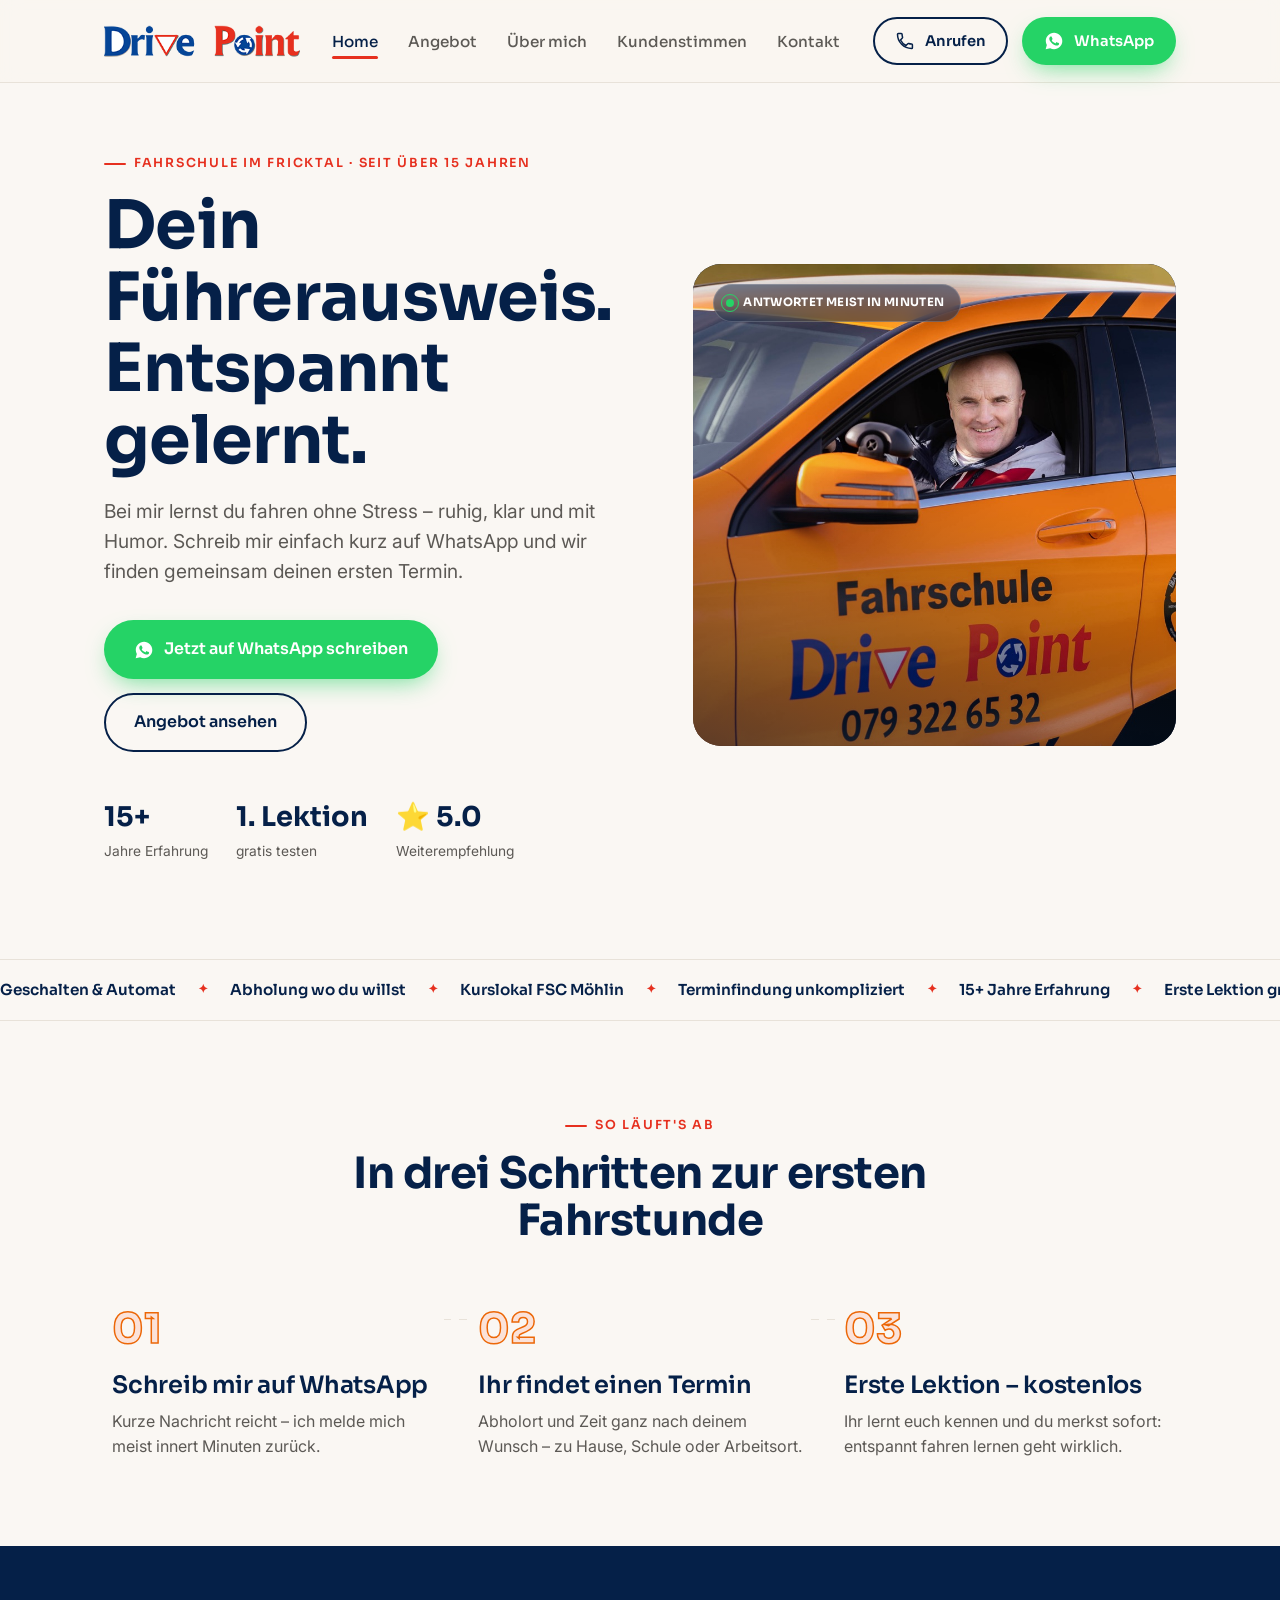
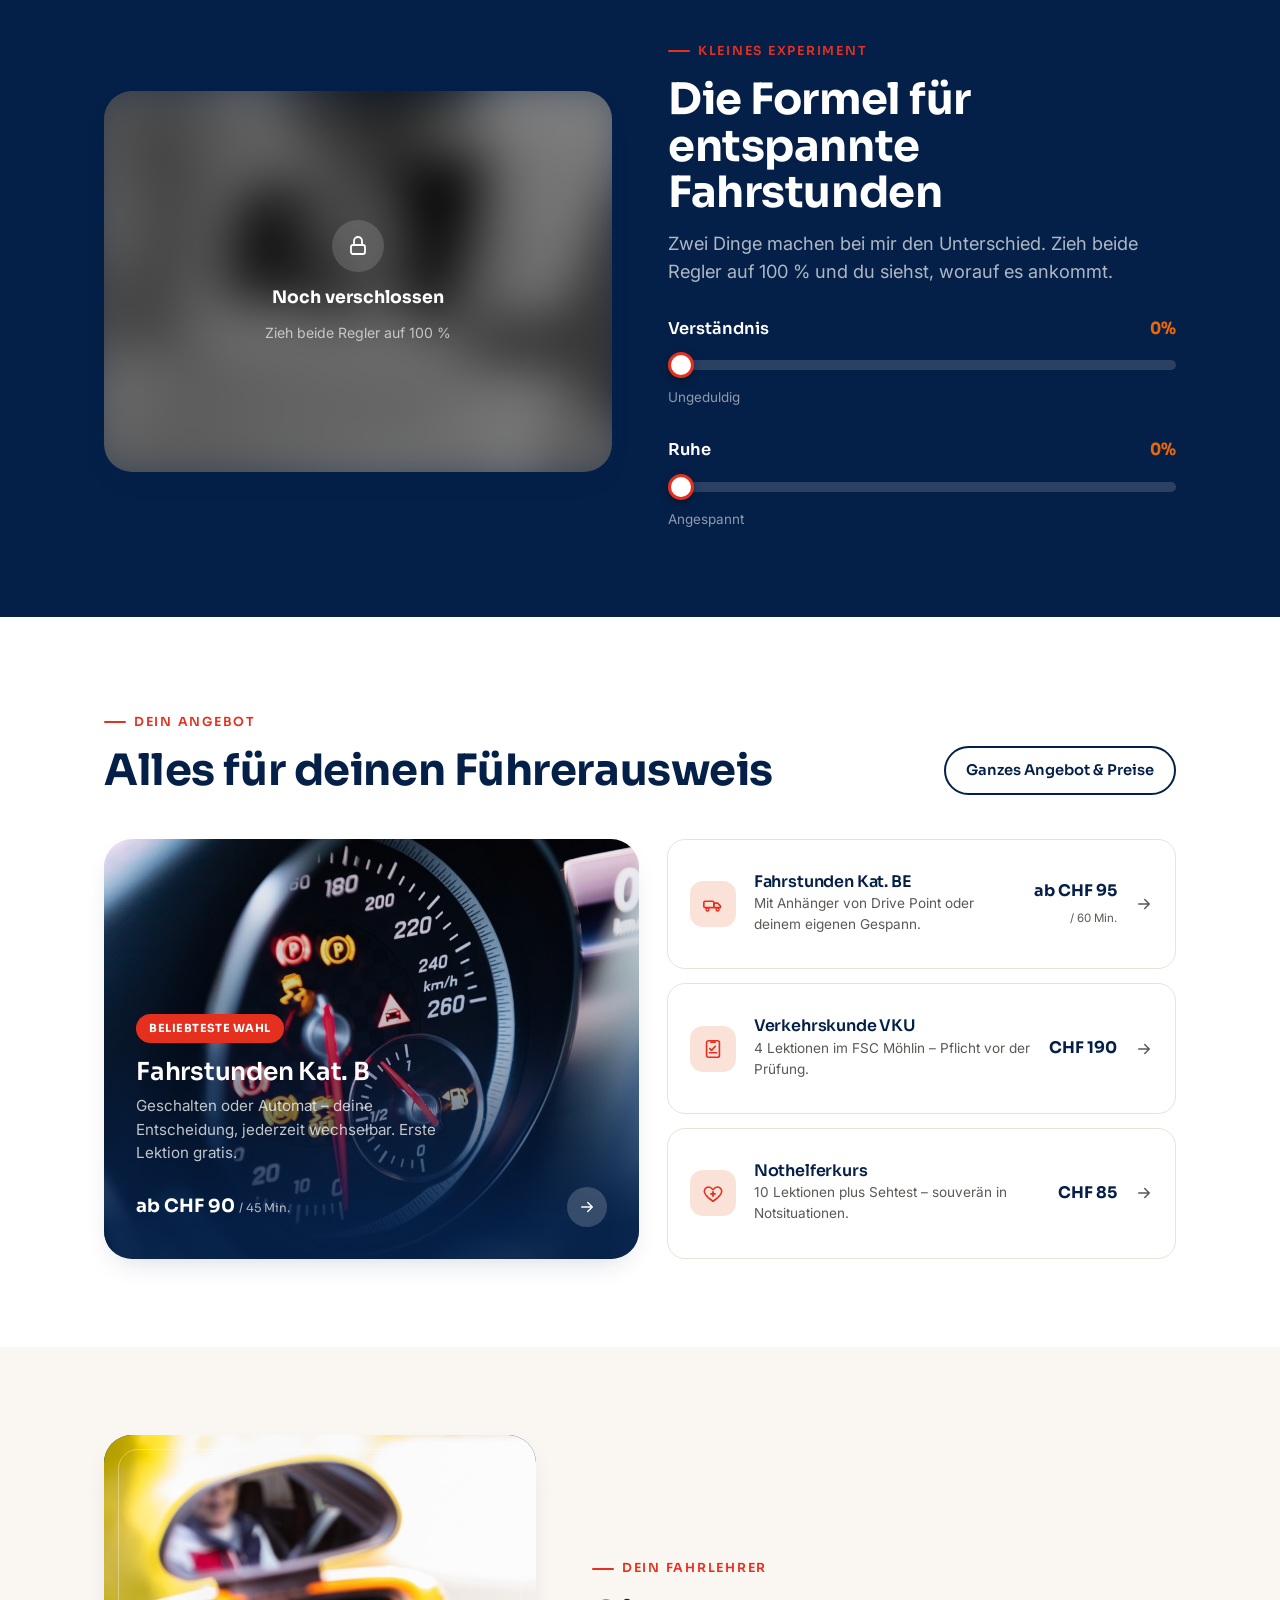
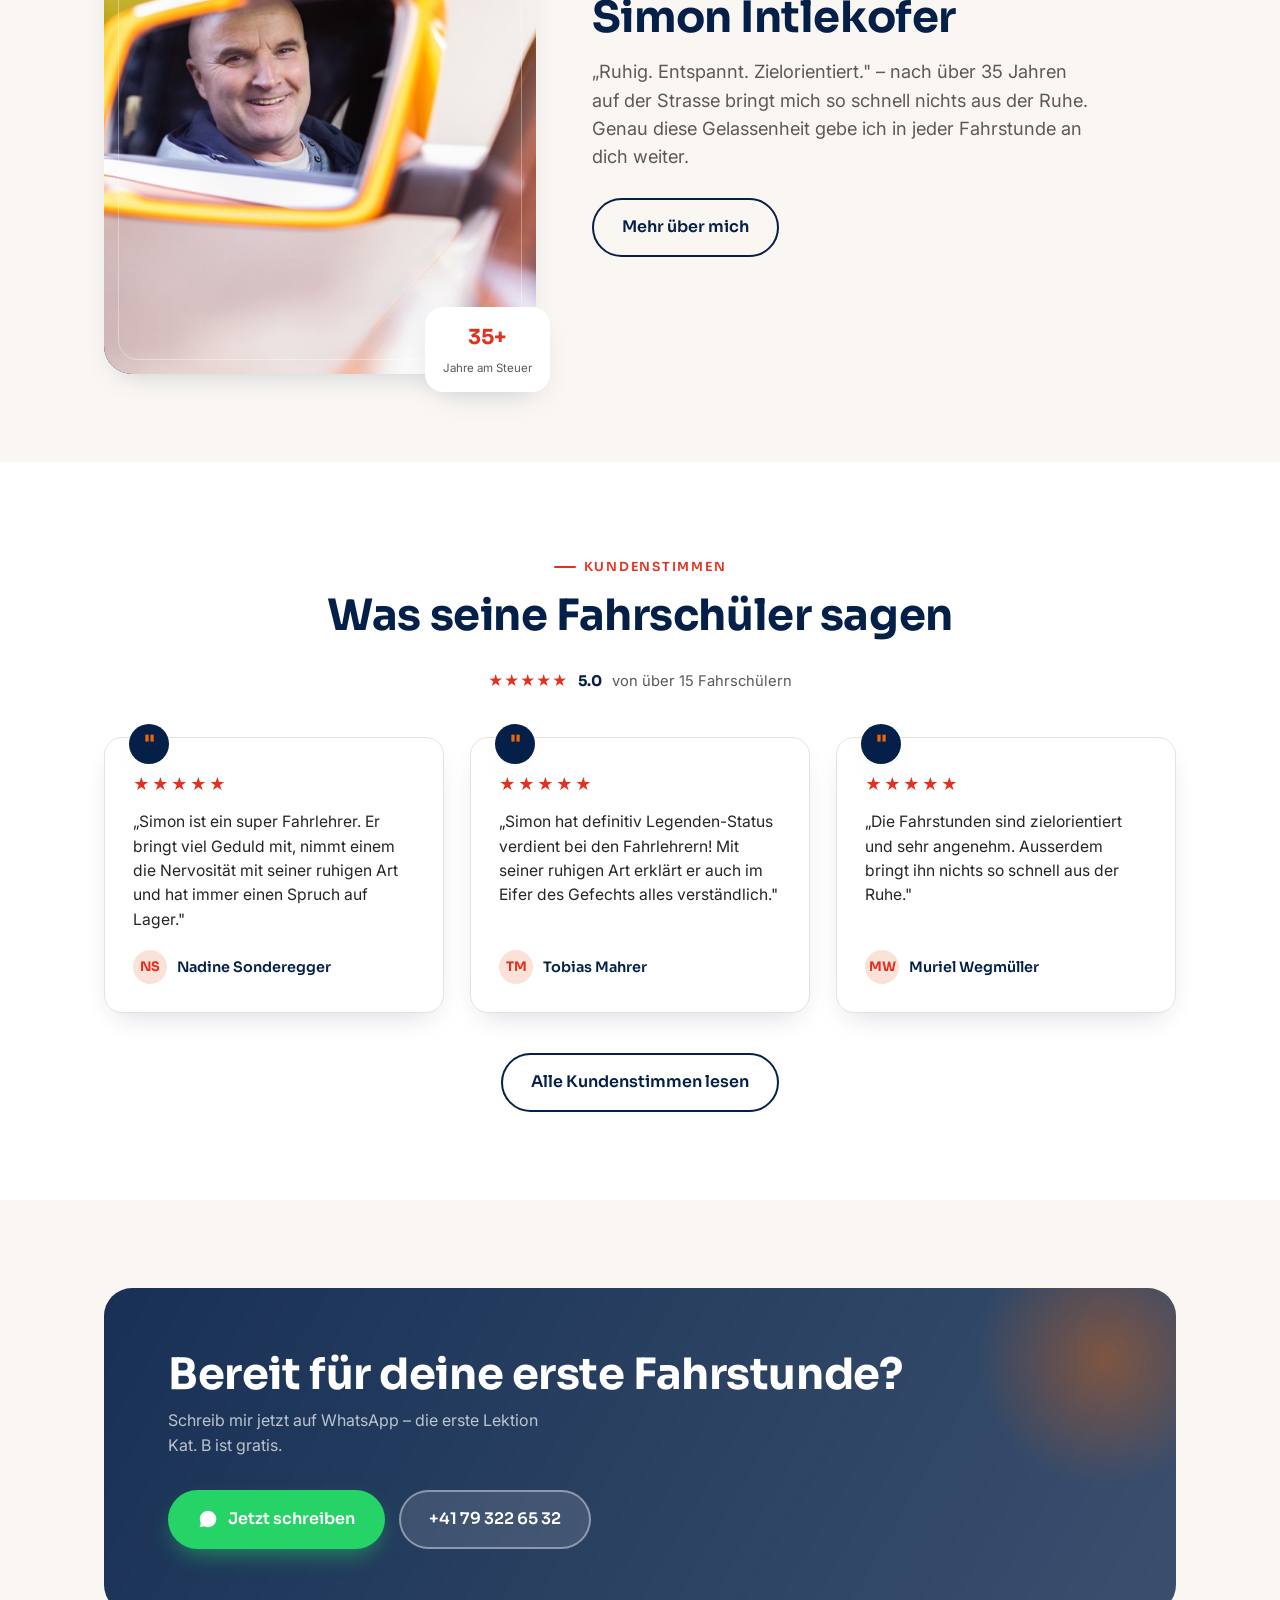
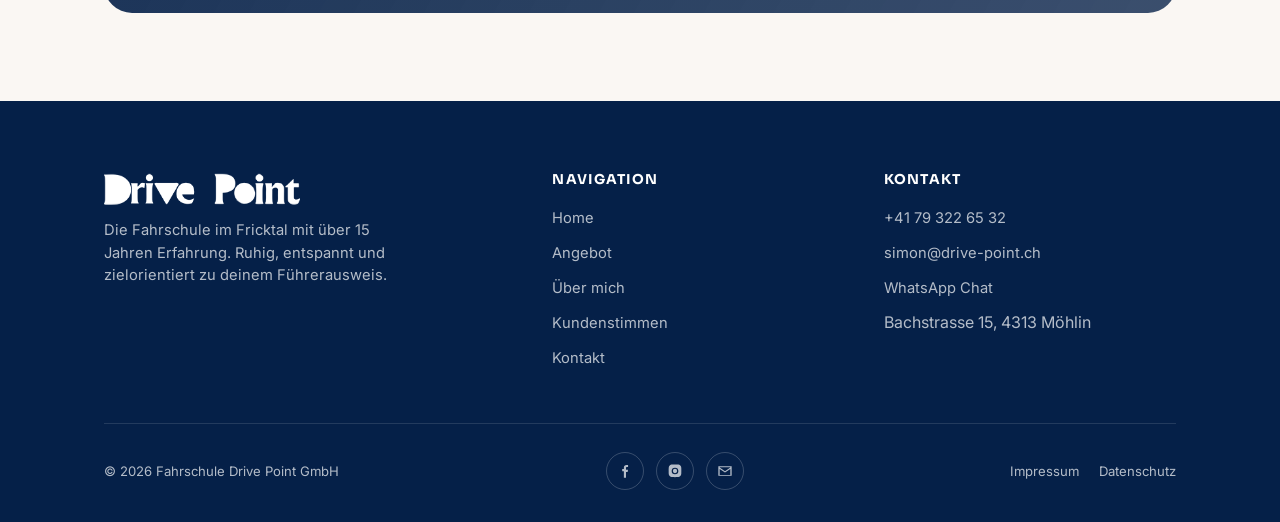
==== index.html @ f2b52d6d "Swap heading font from Space Grotesk to Sora Co-Authored-By: Claude Sonnet 5 <noreply@anthropic.com>" ====
<!DOCTYPE html>
<html lang="de-CH">
<head>
<meta charset="UTF-8">
<meta name="viewport" content="width=device-width, initial-scale=1.0">
<title>Drive Point – Fahrschule im Fricktal | Simon Intlekofer</title>
<meta name="description" content="Deine Fahrschule im Fricktal. Fahrstunden Kat. B & BE, Verkehrskunde und Nothelferkurs bei Simon Intlekofer. Jetzt direkt per WhatsApp anfragen.">
<link rel="canonical" href="https://drive-point.ch/">
<meta property="og:type" content="website">
<meta property="og:site_name" content="Drive Point Fahrschule">
<meta property="og:locale" content="de_CH">
<meta property="og:title" content="Drive Point – Fahrschule im Fricktal | Simon Intlekofer">
<meta property="og:description" content="Deine Fahrschule im Fricktal. Fahrstunden Kat. B & BE, Verkehrskunde und Nothelferkurs bei Simon Intlekofer. Jetzt direkt per WhatsApp anfragen.">
<meta property="og:url" content="https://drive-point.ch/">
<meta property="og:image" content="https://drive-point.ch/assets/img/og-image.jpg">
<meta property="og:image:width" content="1200">
<meta property="og:image:height" content="630">
<meta name="twitter:card" content="summary_large_image">
<meta name="twitter:title" content="Drive Point – Fahrschule im Fricktal | Simon Intlekofer">
<meta name="twitter:description" content="Deine Fahrschule im Fricktal. Fahrstunden Kat. B & BE, Verkehrskunde und Nothelferkurs bei Simon Intlekofer.">
<meta name="twitter:image" content="https://drive-point.ch/assets/img/og-image.jpg">
<link rel="icon" type="image/png" sizes="32x32" href="assets/img/favicon-32.png">
<link rel="icon" type="image/png" sizes="16x16" href="assets/img/favicon-16.png">
<link rel="apple-touch-icon" sizes="180x180" href="assets/img/favicon-180.png">
<link rel="preconnect" href="https://fonts.googleapis.com">
<link rel="preconnect" href="https://fonts.gstatic.com" crossorigin>
<link href="https://fonts.googleapis.com/css2?family=Sora:wght@500;600;700;800&family=Inter:wght@400;500;600&display=swap" rel="stylesheet">
<link rel="stylesheet" href="css/style.css?v=8">
<script type="application/ld+json">
{
  "@context": "https://schema.org",
  "@type": "DrivingSchool",
  "name": "Fahrschule Drive Point",
  "image": "https://drive-point.ch/assets/img/og-image.jpg",
  "url": "https://drive-point.ch/",
  "telephone": "+41793226532",
  "email": "simon@drive-point.ch",
  "priceRange": "CHF 85–190",
  "address": {
    "@type": "PostalAddress",
    "streetAddress": "Bachstrasse 15",
    "postalCode": "4313",
    "addressLocality": "Möhlin",
    "addressRegion": "AG",
    "addressCountry": "CH"
  },
  "areaServed": "Fricktal",
  "founder": {
    "@type": "Person",
    "name": "Simon Intlekofer"
  }
}
</script>
</head>
<body>

<header class="site-header">
  <div class="container">
    <a href="index.html" class="logo">
      <img src="assets/img/logo-drive-point.png" alt="Drive Point Fahrschule Logo" class="logo-img">
    </a>
    <nav class="main-nav">
      <ul class="nav-links">
        <li><a href="index.html" aria-current="page">Home</a></li>
        <li><a href="angebot.html">Angebot</a></li>
        <li><a href="ueber-mich.html">Über mich</a></li>
        <li><a href="kundenstimmen.html">Kundenstimmen</a></li>
        <li><a href="kontakt.html">Kontakt</a></li>
      </ul>
    </nav>
    <div class="nav-cta">
      <a href="tel:+41793226532" class="btn btn-outline btn-outline-nav-phone">
        <svg viewBox="0 0 24 24" fill="none"><path d="M6.6 10.8a15.5 15.5 0 0 0 6.6 6.6l2.2-2.2a1 1 0 0 1 1-.25 11 11 0 0 0 3.5.56 1 1 0 0 1 1 1V20a1 1 0 0 1-1 1A17 17 0 0 1 3 4a1 1 0 0 1 1-1h3.5a1 1 0 0 1 1 1 11 11 0 0 0 .56 3.5 1 1 0 0 1-.25 1z" stroke="currentColor" stroke-width="1.8" stroke-linejoin="round"/></svg>
        Anrufen
      </a>
      <a href="https://wa.me/41793226532?text=Hoi%20Simon%2C%20ich%20interessiere%20mich%20f%C3%BCr%20Fahrstunden%20%F0%9F%9A%97" target="_blank" rel="noopener" class="btn btn-whatsapp">
        <svg viewBox="0 0 24 24" fill="currentColor"><path d="M12.04 2C6.58 2 2.13 6.45 2.13 11.91c0 1.75.46 3.39 1.26 4.82L2 22l5.4-1.35a9.86 9.86 0 0 0 4.64 1.18h.01c5.46 0 9.91-4.45 9.91-9.91C21.96 6.45 17.51 2 12.04 2zm5.8 14.05c-.24.68-1.4 1.3-1.94 1.38-.5.08-1.12.11-1.8-.11-.42-.13-.96-.3-1.65-.6-2.9-1.25-4.8-4.17-4.94-4.36-.14-.19-1.18-1.57-1.18-3 0-1.42.75-2.12 1.02-2.41.26-.28.57-.36.76-.36h.55c.18 0 .42-.07.66.5.24.58.82 2 .89 2.15.07.14.12.31.02.5-.1.19-.15.31-.29.48-.15.17-.31.38-.44.51-.15.15-.3.31-.13.6.17.29.75 1.24 1.62 2 1.11.99 2.05 1.3 2.34 1.44.29.15.46.13.63-.08.17-.2.72-.84.92-1.13.19-.29.39-.24.65-.14.27.1 1.68.79 1.97.93.29.15.48.22.55.34.07.13.07.75-.17 1.44z"/></svg>
        <span>WhatsApp</span>
      </a>
    </div>
    <button class="nav-toggle" aria-label="Menü öffnen">
      <svg viewBox="0 0 24 24" fill="none"><path d="M4 6h16M4 12h16M4 18h16" stroke="currentColor" stroke-width="2" stroke-linecap="round"/></svg>
    </button>
  </div>
</header>

<main>

  <!-- HERO -->
  <section class="hero">
    <div class="container">
      <div class="reveal">
        <p class="eyebrow">Fahrschule im Fricktal · seit über 15 Jahren</p>
        <h1>Dein Führerausweis. <br>Entspannt gelernt.</h1>
        <p class="lede">Bei mir lernst du fahren ohne Stress – ruhig, klar und mit Humor. Schreib mir einfach kurz auf WhatsApp und wir finden gemeinsam deinen ersten Termin.</p>
        <div class="btn-row">
          <a href="https://wa.me/41793226532?text=Hoi%20Simon%2C%20ich%20interessiere%20mich%20f%C3%BCr%20Fahrstunden%20%F0%9F%9A%97" target="_blank" rel="noopener" class="btn btn-whatsapp">
            <svg viewBox="0 0 24 24" fill="currentColor"><path d="M12.04 2C6.58 2 2.13 6.45 2.13 11.91c0 1.75.46 3.39 1.26 4.82L2 22l5.4-1.35a9.86 9.86 0 0 0 4.64 1.18h.01c5.46 0 9.91-4.45 9.91-9.91C21.96 6.45 17.51 2 12.04 2zm5.8 14.05c-.24.68-1.4 1.3-1.94 1.38-.5.08-1.12.11-1.8-.11-.42-.13-.96-.3-1.65-.6-2.9-1.25-4.8-4.17-4.94-4.36-.14-.19-1.18-1.57-1.18-3 0-1.42.75-2.12 1.02-2.41.26-.28.57-.36.76-.36h.55c.18 0 .42-.07.66.5.24.58.82 2 .89 2.15.07.14.12.31.02.5-.1.19-.15.31-.29.48-.15.17-.31.38-.44.51-.15.15-.3.31-.13.6.17.29.75 1.24 1.62 2 1.11.99 2.05 1.3 2.34 1.44.29.15.46.13.63-.08.17-.2.72-.84.92-1.13.19-.29.39-.24.65-.14.27.1 1.68.79 1.97.93.29.15.48.22.55.34.07.13.07.75-.17 1.44z"/></svg>
            Jetzt auf WhatsApp schreiben
          </a>
          <a href="angebot.html" class="btn btn-outline">Angebot ansehen</a>
        </div>

        <div class="hero-stats">
          <div class="stat"><strong>15+</strong><span>Jahre Erfahrung</span></div>
          <div class="stat"><strong>1. Lektion</strong><span>gratis testen</span></div>
          <div class="stat"><strong>⭐ 5.0</strong><span>Weiterempfehlung</span></div>
        </div>
      </div>

      <div class="hero-visual-wrap reveal">
        <div class="hero-visual">
          <img src="assets/img/simon-hero.jpg" alt="Simon Intlekofer, Fahrlehrer bei Drive Point, im Fahrschulauto" width="1300" height="1300" loading="eager">
          <span class="hero-tag"><span class="pulse-dot"></span>Antwortet meist in Minuten</span>
        </div>
      </div>
    </div>
  </section>

  <!-- MARQUEE -->
  <div class="marquee">
    <div class="marquee-track">
      <span>Geschalten & Automat</span><span class="sep">✦</span>
      <span>Abholung wo du willst</span><span class="sep">✦</span>
      <span>Kurslokal FSC Möhlin</span><span class="sep">✦</span>
      <span>Terminfindung unkompliziert</span><span class="sep">✦</span>
      <span>15+ Jahre Erfahrung</span><span class="sep">✦</span>
      <span>Erste Lektion gratis</span><span class="sep">✦</span>
      <span>Geschalten & Automat</span><span class="sep">✦</span>
      <span>Abholung wo du willst</span><span class="sep">✦</span>
      <span>Kurslokal FSC Möhlin</span><span class="sep">✦</span>
      <span>Terminfindung unkompliziert</span><span class="sep">✦</span>
      <span>15+ Jahre Erfahrung</span><span class="sep">✦</span>
      <span>Erste Lektion gratis</span><span class="sep">✦</span>
    </div>
  </div>

  <!-- SO EINFACH GEHTS -->
  <section>
    <div class="container">
      <div class="section-head center reveal">
        <p class="eyebrow center">So läuft's ab</p>
        <h2>In drei Schritten zur ersten Fahrstunde</h2>
      </div>
      <div class="grid grid-3 steps">
        <div class="step reveal">
          <span class="num">01</span>
          <h3>Schreib mir auf WhatsApp</h3>
          <p class="desc" style="color:var(--ink-soft); margin-top:10px;">Kurze Nachricht reicht – ich melde mich meist innert Minuten zurück.</p>
        </div>
        <div class="step reveal">
          <span class="num">02</span>
          <h3>Ihr findet einen Termin</h3>
          <p class="desc" style="color:var(--ink-soft); margin-top:10px;">Abholort und Zeit ganz nach deinem Wunsch – zu Hause, Schule oder Arbeitsort.</p>
        </div>
        <div class="step reveal">
          <span class="num">03</span>
          <h3>Erste Lektion – kostenlos</h3>
          <p class="desc" style="color:var(--ink-soft); margin-top:10px;">Ihr lernt euch kennen und du merkst sofort: entspannt fahren lernen geht wirklich.</p>
        </div>
      </div>
    </div>
  </section>

  <!-- INTERAKTIVES FEATURE -->
  <section class="section-dark">
    <div class="container">
      <div class="formula-widget">
        <div class="formula-preview" id="formula-preview">
          <img src="assets/img/simon-mirror-1.jpg" alt="Simon Intlekofer im Rückspiegel des Fahrschulautos">
          <div class="formula-lock">
            <span class="lock-icon">
              <svg viewBox="0 0 24 24" fill="none"><rect x="5" y="11" width="14" height="9" rx="2" stroke="currentColor" stroke-width="1.8"/><path d="M8 11V7a4 4 0 0 1 8 0v4" stroke="currentColor" stroke-width="1.8"/></svg>
            </span>
            <strong>Noch verschlossen</strong>
            <span>Zieh beide Regler auf 100 %</span>
          </div>
          <div class="formula-reveal">
            <strong>Das ist Drive Point.</strong>
            <span>Genau so fährst du bei mir – geduldig, ruhig, entspannt.</span>
            <a href="https://wa.me/41793226532?text=Hoi%20Simon%2C%20ich%20interessiere%20mich%20f%C3%BCr%20Fahrstunden%20%F0%9F%9A%97" target="_blank" rel="noopener" class="btn btn-whatsapp btn-sm">Jetzt schreiben</a>
          </div>
        </div>

        <div class="formula-controls">
          <p class="eyebrow">Kleines Experiment</p>
          <h2>Die Formel für entspannte Fahrstunden</h2>
          <p class="lede" style="margin-top:12px;">Zwei Dinge machen bei mir den Unterschied. Zieh beide Regler auf 100 % und du siehst, worauf es ankommt.</p>

          <div class="slider-group">
            <div class="slider-head"><span class="slider-label">Verständnis</span><span class="slider-value" data-value-for="verstaendnis">0%</span></div>
            <div class="slider-track">
              <div class="fill-bg"></div>
              <div class="slider-fill" data-fill-for="verstaendnis"></div>
              <input type="range" min="0" max="100" value="0" step="1" class="slider-input" data-key="verstaendnis" aria-label="Regler Verständnis">
            </div>
            <p class="slider-status" data-status-for="verstaendnis">Ungeduldig</p>
          </div>

          <div class="slider-group">
            <div class="slider-head"><span class="slider-label">Ruhe</span><span class="slider-value" data-value-for="ruhe">0%</span></div>
            <div class="slider-track">
              <div class="fill-bg"></div>
              <div class="slider-fill" data-fill-for="ruhe"></div>
              <input type="range" min="0" max="100" value="0" step="1" class="slider-input" data-key="ruhe" aria-label="Regler Ruhe">
            </div>
            <p class="slider-status" data-status-for="ruhe">Angespannt</p>
          </div>
        </div>
      </div>
    </div>
  </section>

  <!-- ANGEBOT PREVIEW -->
  <section class="section-white">
    <div class="container">
      <div class="section-head-row reveal">
        <div>
          <p class="eyebrow">Dein Angebot</p>
          <h2>Alles für deinen Führerausweis</h2>
        </div>
        <a href="angebot.html" class="btn btn-outline btn-sm">Ganzes Angebot & Preise</a>
      </div>

      <div class="offer-showcase">
        <a href="angebot.html#kat-b" class="offer-feature reveal">
          <img src="assets/img/dashboard-speedo.jpg" alt="Tacho im Fahrschulauto von Drive Point" style="object-position:45% 50%;">
          <div class="offer-feature-overlay">
            <span class="offer-feature-tag">Beliebteste Wahl</span>
            <h3>Fahrstunden Kat. B</h3>
            <p>Geschalten oder Automat – deine Entscheidung, jederzeit wechselbar. Erste Lektion gratis.</p>
            <div class="offer-feature-foot">
              <span class="price">ab CHF 90 <small>/ 45 Min.</small></span>
              <span class="arrow"><svg viewBox="0 0 24 24" fill="none"><path d="M5 12h14M13 6l6 6-6 6" stroke="currentColor" stroke-width="2" stroke-linecap="round" stroke-linejoin="round"/></svg></span>
            </div>
          </div>
        </a>

        <div class="offer-list">
          <a href="angebot.html#kat-be" class="offer-row reveal">
            <div class="offer-row-icon">
              <svg viewBox="0 0 24 24" fill="none"><rect x="2" y="9" width="11" height="7" rx="1.5" stroke="currentColor" stroke-width="1.8"/><path d="M13 11h4l3 3v2h-7z" stroke="currentColor" stroke-width="1.8" stroke-linejoin="round"/><circle cx="6" cy="18" r="1.6" stroke="currentColor" stroke-width="1.6"/><circle cx="17" cy="18" r="1.6" stroke="currentColor" stroke-width="1.6"/></svg>
            </div>
            <div class="offer-row-body">
              <h4>Fahrstunden Kat. BE</h4>
              <p>Mit Anhänger von Drive Point oder deinem eigenen Gespann.</p>
            </div>
            <div class="offer-row-price"><strong>ab CHF 95</strong><span>/ 60 Min.</span></div>
            <svg class="offer-row-arrow" viewBox="0 0 24 24" fill="none"><path d="M5 12h14M13 6l6 6-6 6" stroke="currentColor" stroke-width="2" stroke-linecap="round" stroke-linejoin="round"/></svg>
          </a>

          <a href="angebot.html#vku" class="offer-row reveal">
            <div class="offer-row-icon">
              <svg viewBox="0 0 24 24" fill="none"><rect x="5" y="3" width="14" height="18" rx="2" stroke="currentColor" stroke-width="1.8"/><path d="M9 3.5h6v2H9z" fill="currentColor"/><path d="M8.5 11.5l2 2 4-4.5" stroke="currentColor" stroke-width="1.8" stroke-linecap="round" stroke-linejoin="round"/><path d="M8 16h8" stroke="currentColor" stroke-width="1.6" stroke-linecap="round"/></svg>
            </div>
            <div class="offer-row-body">
              <h4>Verkehrskunde VKU</h4>
              <p>4 Lektionen im FSC Möhlin – Pflicht vor der Prüfung.</p>
            </div>
            <div class="offer-row-price"><strong>CHF 190</strong></div>
            <svg class="offer-row-arrow" viewBox="0 0 24 24" fill="none"><path d="M5 12h14M13 6l6 6-6 6" stroke="currentColor" stroke-width="2" stroke-linecap="round" stroke-linejoin="round"/></svg>
          </a>

          <a href="angebot.html#nothelfer" class="offer-row reveal">
            <div class="offer-row-icon">
              <svg viewBox="0 0 24 24" fill="none"><path d="M12 21s-7-4.35-9-9c-1.4-3.2 1-6.5 4-6.5 2 0 3.5 1.2 5 3 1.5-1.8 3-3 5-3 3 0 5.4 3.3 4 6.5-2 4.65-9 9-9 9z" stroke="currentColor" stroke-width="1.7" stroke-linejoin="round"/><path d="M9 12h2v-2h2v2h2v2h-2v2h-2v-2H9z" fill="currentColor"/></svg>
            </div>
            <div class="offer-row-body">
              <h4>Nothelferkurs</h4>
              <p>10 Lektionen plus Sehtest – souverän in Notsituationen.</p>
            </div>
            <div class="offer-row-price"><strong>CHF 85</strong></div>
            <svg class="offer-row-arrow" viewBox="0 0 24 24" fill="none"><path d="M5 12h14M13 6l6 6-6 6" stroke="currentColor" stroke-width="2" stroke-linecap="round" stroke-linejoin="round"/></svg>
          </a>
        </div>
      </div>
    </div>
  </section>

  <!-- UEBER SIMON TEASER -->
  <section class="section-cream">
    <div class="container">
      <div class="about-hero">
        <div class="photo-frame-wrap reveal">
          <div class="photo-frame">
            <img src="assets/img/simon-mirror-2.jpg" alt="Simon Intlekofer im Rückspiegel des Fahrschulautos" loading="lazy" style="object-position:center 30%;">
            <div class="ring"></div>
          </div>
          <div class="photo-stat"><strong>35+</strong><span>Jahre am Steuer</span></div>
        </div>
        <div class="reveal">
          <p class="eyebrow">Dein Fahrlehrer</p>
          <h2>Simon Intlekofer</h2>
          <p class="lede" style="margin-top:16px;">„Ruhig. Entspannt. Zielorientiert." – nach über 35 Jahren auf der Strasse bringt mich so schnell nichts aus der Ruhe. Genau diese Gelassenheit gebe ich in jeder Fahrstunde an dich weiter.</p>
          <div class="btn-row" style="margin-top:28px;">
            <a href="ueber-mich.html" class="btn btn-outline">Mehr über mich</a>
          </div>
        </div>
      </div>
    </div>
  </section>

  <!-- TESTIMONIALS PREVIEW -->
  <section class="section-white">
    <div class="container">
      <div class="section-head center reveal">
        <p class="eyebrow center">Kundenstimmen</p>
        <h2>Was seine Fahrschüler sagen</h2>
      </div>
      <p class="testimonial-stat reveal"><span class="stars-mini">★★★★★</span> <strong>5.0</strong> von über 15 Fahrschülern</p>
      <div class="grid grid-3">
        <div class="testi-card reveal">
          <span class="quote-mark">"</span>
          <div class="stars">★★★★★</div>
          <p class="quote">„Simon ist ein super Fahrlehrer. Er bringt viel Geduld mit, nimmt einem die Nervosität mit seiner ruhigen Art und hat immer einen Spruch auf Lager."</p>
          <div class="author"><span class="avatar">NS</span> Nadine Sonderegger</div>
        </div>
        <div class="testi-card reveal">
          <span class="quote-mark">"</span>
          <div class="stars">★★★★★</div>
          <p class="quote">„Simon hat definitiv Legenden-Status verdient bei den Fahrlehrern! Mit seiner ruhigen Art erklärt er auch im Eifer des Gefechts alles verständlich."</p>
          <div class="author"><span class="avatar">TM</span> Tobias Mahrer</div>
        </div>
        <div class="testi-card reveal">
          <span class="quote-mark">"</span>
          <div class="stars">★★★★★</div>
          <p class="quote">„Die Fahrstunden sind zielorientiert und sehr angenehm. Ausserdem bringt ihn nichts so schnell aus der Ruhe."</p>
          <div class="author"><span class="avatar">MW</span> Muriel Wegmüller</div>
        </div>
      </div>
      <div class="text-center" style="margin-top:40px;">
        <a href="kundenstimmen.html" class="btn btn-outline">Alle Kundenstimmen lesen</a>
      </div>
    </div>
  </section>

  <!-- FINAL CTA -->
  <section>
    <div class="container">
      <div class="cta-banner photo reveal" style="--cta-photo:url('assets/img/steering-wheel.jpg');">
        <div>
          <h2>Bereit für deine erste Fahrstunde?</h2>
          <p>Schreib mir jetzt auf WhatsApp – die erste Lektion Kat. B ist gratis.</p>
        </div>
        <div class="btn-row">
          <a href="https://wa.me/41793226532?text=Hoi%20Simon%2C%20ich%20interessiere%20mich%20f%C3%BCr%20Fahrstunden%20%F0%9F%9A%97" target="_blank" rel="noopener" class="btn btn-whatsapp">
            <svg viewBox="0 0 24 24" fill="currentColor"><path d="M12.04 2C6.58 2 2.13 6.45 2.13 11.91c0 1.75.46 3.39 1.26 4.82L2 22l5.4-1.35a9.86 9.86 0 0 0 4.64 1.18h.01c5.46 0 9.91-4.45 9.91-9.91C21.96 6.45 17.51 2 12.04 2z"/></svg>
            Jetzt schreiben
          </a>
          <a href="tel:+41793226532" class="btn btn-ghost-light">+41 79 322 65 32</a>
        </div>
      </div>
    </div>
  </section>

</main>

<footer class="site-footer">
  <div class="container">
    <div class="footer-grid">
      <div>
        <a href="index.html" class="logo">
          <img src="assets/img/logo-drive-point.png" alt="Drive Point Fahrschule Logo" class="logo-img">
        </a>
        <p>Die Fahrschule im Fricktal mit über 15 Jahren Erfahrung. Ruhig, entspannt und zielorientiert zu deinem Führerausweis.</p>
      </div>
      <div class="footer-col">
        <h4>Navigation</h4>
        <ul>
          <li><a href="index.html">Home</a></li>
          <li><a href="angebot.html">Angebot</a></li>
          <li><a href="ueber-mich.html">Über mich</a></li>
          <li><a href="kundenstimmen.html">Kundenstimmen</a></li>
          <li><a href="kontakt.html">Kontakt</a></li>
        </ul>
      </div>
      <div class="footer-col">
        <h4>Kontakt</h4>
        <ul>
          <li><a href="tel:+41793226532">+41 79 322 65 32</a></li>
          <li><a href="mailto:simon@drive-point.ch">simon@drive-point.ch</a></li>
          <li><a href="https://wa.me/41793226532" target="_blank" rel="noopener">WhatsApp Chat</a></li>
          <li><span>Bachstrasse 15, 4313 Möhlin</span></li>
        </ul>
      </div>
    </div>
    <div class="footer-bottom">
      <span>© <span data-year>2026</span> Fahrschule Drive Point GmbH</span>
      <div class="footer-socials">
        <a href="#" aria-label="Facebook"><svg viewBox="0 0 24 24" fill="currentColor"><path d="M13.5 22v-8.5H16l.5-3.5h-3V7.8c0-1 .3-1.7 1.7-1.7H16.6V3.1C16.3 3 15.3 3 14.2 3c-2.3 0-3.9 1.4-3.9 4v2h-2.5v3.5h2.5V22h3.2z"/></svg></a>
        <a href="#" aria-label="Instagram"><svg viewBox="0 0 24 24" fill="currentColor"><path d="M12 2.2c2.7 0 3 0 4 .05 1 .05 1.7.2 2.3.45.6.25 1.1.6 1.6 1.1s.85 1 1.1 1.6c.25.6.4 1.3.45 2.3.05 1 .05 1.3.05 4s0 3-.05 4c-.05 1-.2 1.7-.45 2.3-.25.6-.6 1.1-1.1 1.6s-1 .85-1.6 1.1c-.6.25-1.3.4-2.3.45-1 .05-1.3.05-4 .05s-3 0-4-.05c-1-.05-1.7-.2-2.3-.45-.6-.25-1.1-.6-1.6-1.1s-.85-1-1.1-1.6c-.25-.6-.4-1.3-.45-2.3-.05-1-.05-1.3-.05-4s0-3 .05-4c.05-1 .2-1.7.45-2.3.25-.6.6-1.1 1.1-1.6s1-.85 1.6-1.1c.6-.25 1.3-.4 2.3-.45 1-.05 1.3-.05 4-.05zM12 7a5 5 0 1 0 0 10 5 5 0 0 0 0-10zm0 8.2a3.2 3.2 0 1 1 0-6.4 3.2 3.2 0 0 1 0 6.4zm5.2-8.4a1.2 1.2 0 1 1-2.4 0 1.2 1.2 0 0 1 2.4 0z"/></svg></a>
        <a href="mailto:simon@drive-point.ch" aria-label="Email"><svg viewBox="0 0 24 24" fill="currentColor"><path d="M2 5h20v14H2zm2 1.5v.4l8 5.4 8-5.4v-.4H4zm16 2.5-7.4 5-.6.3-.6-.3L4 9v9h16z"/></svg></a>
      </div>
      <div style="display:flex; gap:20px;">
        <a href="impressum.html">Impressum</a>
        <a href="datenschutz.html">Datenschutz</a>
      </div>
    </div>
  </div>
</footer>


<script src="js/main.js?v=2"></script>
</body>
</html>
---- css/style.css ----
/* ==========================================================================
   Drive Point – Design System
   ========================================================================== */

:root {
  /* Drive Point CI: Logo-Blau, Logo-Rot, Website-Orange */
  --navy-900: #052048;
  --navy-800: #054597;
  --navy-700: #0a5bc4;
  --orange-600: #e6301f;
  --orange-500: #ec6707;
  --orange-100: #fbe2d9;
  --cream: #faf7f3;
  --white: #ffffff;
  --ink: #262524;
  --ink-soft: #5c5955;
  --line: #e8e2d9;
  --whatsapp: #25d366;
  --whatsapp-dark: #1ebe5b;

  --font-display: "Sora", "Inter", sans-serif;
  --font-body: "Inter", sans-serif;

  --radius-s: 10px;
  --radius-m: 18px;
  --radius-l: 28px;
  --radius-full: 999px;

  --shadow-card: 0 12px 30px -14px rgba(5, 32, 72, 0.22);
  --shadow-float: 0 14px 34px -8px rgba(37, 211, 102, 0.55);
  --container: 1120px;
}

* { box-sizing: border-box; margin: 0; padding: 0; }

html { scroll-behavior: smooth; }

body {
  font-family: var(--font-body);
  background: var(--cream);
  color: var(--ink);
  line-height: 1.55;
  -webkit-font-smoothing: antialiased;
  overflow-x: hidden;
}

img { max-width: 100%; display: block; }

a { color: inherit; text-decoration: none; }

ul { list-style: none; }

h1, h2, h3, h4 {
  font-family: var(--font-display);
  line-height: 1.08;
  letter-spacing: -0.01em;
  color: var(--navy-900);
}

h1 { font-size: clamp(2.4rem, 5.2vw, 4.2rem); font-weight: 700; }
h2 { font-size: clamp(1.9rem, 3.4vw, 2.7rem); font-weight: 700; }
h3 { font-size: clamp(1.25rem, 2vw, 1.5rem); font-weight: 600; }

.container {
  max-width: var(--container);
  margin: 0 auto;
  padding: 0 24px;
}

section { padding: 88px 0; }
@media (max-width: 720px) { section { padding: 56px 0; } }

.eyebrow {
  display: inline-flex;
  align-items: center;
  gap: 8px;
  font-family: var(--font-display);
  font-size: 0.78rem;
  font-weight: 600;
  letter-spacing: 0.14em;
  text-transform: uppercase;
  color: var(--orange-600);
  margin-bottom: 16px;
}
.eyebrow::before {
  content: "";
  width: 22px;
  height: 2px;
  background: var(--orange-600);
  border-radius: 2px;
}

.lede {
  font-size: 1.14rem;
  color: var(--ink-soft);
  max-width: 46ch;
}

.center { text-align: center; margin-left: auto; margin-right: auto; }

/* ---------------------------------- Buttons ---------------------------------- */

.btn {
  display: inline-flex;
  align-items: center;
  justify-content: center;
  gap: 10px;
  font-family: var(--font-display);
  font-weight: 600;
  font-size: 1rem;
  padding: 15px 28px;
  border-radius: var(--radius-full);
  border: 2px solid transparent;
  cursor: pointer;
  transition: transform 0.18s ease, box-shadow 0.18s ease, background 0.18s ease, border-color 0.18s ease;
  white-space: nowrap;
}
.btn svg { width: 20px; height: 20px; flex-shrink: 0; }
.btn:active { transform: scale(0.97); }

@media (max-width: 420px) {
  .btn { white-space: normal; text-align: center; padding: 14px 20px; }
}

.btn-whatsapp {
  background: var(--whatsapp);
  color: #fff;
  box-shadow: 0 10px 24px -8px rgba(37, 211, 102, 0.65);
}
.btn-whatsapp:hover { background: var(--whatsapp-dark); transform: translateY(-2px); }

.btn-outline {
  background: transparent;
  border-color: var(--navy-900);
  color: var(--navy-900);
}
.btn-outline:hover { background: var(--navy-900); color: #fff; transform: translateY(-2px); }

.btn-orange {
  background: var(--orange-600);
  color: #fff;
  box-shadow: 0 10px 24px -8px rgba(230, 48, 31, 0.55);
}
.btn-orange:hover { background: #b8280f; transform: translateY(-2px); }

.btn-ghost-light {
  background: rgba(255,255,255,0.12);
  border-color: rgba(255,255,255,0.4);
  color: #fff;
}
.btn-ghost-light:hover { background: rgba(255,255,255,0.22); transform: translateY(-2px); }

.btn-block { width: 100%; }
.btn-sm { padding: 11px 20px; font-size: 0.92rem; }

.btn-row { display: flex; flex-wrap: wrap; gap: 14px; align-items: center; }

/* ---------------------------------- Header / Nav ---------------------------------- */

.site-header {
  position: sticky;
  top: 0;
  z-index: 200;
  background: rgba(250, 246, 240, 0.86);
  backdrop-filter: blur(10px);
  border-bottom: 1px solid var(--line);
}

.site-header .container {
  display: flex;
  align-items: center;
  justify-content: space-between;
  height: 82px;
}

.logo {
  display: flex;
  align-items: center;
  gap: 10px;
  font-family: var(--font-display);
  font-weight: 700;
  font-size: 1.3rem;
  color: var(--navy-900);
}
.logo .dot { color: var(--orange-600); }
.logo-img { height: 32px; width: auto; display: block; }
.footer-grid .logo-img { filter: brightness(0) invert(1); }

.main-nav {
  display: flex;
  align-items: center;
  gap: 34px;
}

.nav-links {
  display: flex;
  gap: 30px;
}
.nav-links a {
  font-family: var(--font-display);
  font-weight: 500;
  font-size: 0.95rem;
  color: var(--ink-soft);
  position: relative;
  padding: 6px 0;
  transition: color 0.15s ease;
}
.nav-links a:hover, .nav-links a[aria-current="page"] { color: var(--navy-900); }
.nav-links a[aria-current="page"]::after {
  content: "";
  position: absolute;
  left: 0; right: 0; bottom: -2px;
  height: 3px;
  background: var(--orange-600);
  border-radius: 3px;
}

.nav-cta { display: flex; align-items: center; gap: 14px; }
.nav-cta .btn { padding: 11px 20px; font-size: 0.92rem; }

.nav-toggle {
  display: none;
  width: 46px; height: 46px;
  border-radius: var(--radius-s);
  border: 1.5px solid var(--line);
  background: #fff;
  align-items: center;
  justify-content: center;
  cursor: pointer;
}
.nav-toggle svg { width: 22px; height: 22px; }

@media (max-width: 900px) {
  .nav-links { display: none; }
  .nav-cta .btn-outline-nav-phone { display: none; }
  .nav-toggle { display: flex; }
  .site-header .container { gap: 10px; }
  .logo { font-size: 1.08rem; gap: 8px; }
  .logo-img { height: 26px; }
  .nav-cta .btn-whatsapp { padding: 10px 16px; font-size: 0.85rem; }
  body.nav-open .nav-links {
    display: flex;
    flex-direction: column;
    position: fixed;
    top: 82px; left: 0; right: 0;
    background: var(--cream);
    padding: 20px 24px 28px;
    gap: 4px;
    border-bottom: 1px solid var(--line);
    box-shadow: var(--shadow-card);
  }
  body.nav-open .nav-links a { padding: 12px 4px; border-bottom: 1px solid var(--line); }
}

@media (max-width: 420px) {
  .nav-cta .btn-whatsapp span { display: none; }
  .nav-cta .btn-whatsapp { padding: 10px; }
  .nav-cta .btn-whatsapp svg { width: 18px; height: 18px; }
}

/* ---------------------------------- Hero ---------------------------------- */

.hero {
  padding: 64px 0 96px;
  position: relative;
  overflow: hidden;
}
.hero .container {
  display: grid;
  grid-template-columns: 1.05fr 0.95fr;
  gap: 56px;
  align-items: center;
}
@media (max-width: 900px) {
  .hero .container { grid-template-columns: 1fr; }
  .hero { padding: 24px 0 64px; }
  .hero-visual-wrap { order: -1; margin-bottom: 8px; }
}

.hero h1 { margin-bottom: 20px; }
.hero .lede { margin-bottom: 34px; font-size: 1.2rem; }

.hero-stats {
  display: flex;
  gap: 28px;
  margin-top: 44px;
  flex-wrap: wrap;
}
.hero-stats .stat strong {
  display: block;
  font-family: var(--font-display);
  font-size: 1.7rem;
  color: var(--navy-900);
}
.hero-stats .stat span {
  font-size: 0.86rem;
  color: var(--ink-soft);
}

.hero-visual-wrap { position: relative; }

.hero-visual {
  position: relative;
  aspect-ratio: 1/1;
  border-radius: var(--radius-l);
  background: var(--navy-900);
  overflow: hidden;
}
.hero-visual img {
  width: 100%;
  height: 100%;
  object-fit: cover;
  object-position: 60% 35%;
}
.hero-visual::after {
  content: "";
  position: absolute;
  inset: 0;
  background: linear-gradient(200deg, rgba(5,32,72,0) 45%, rgba(5,32,72,0.55) 100%);
  pointer-events: none;
}
.hero-tag {
  position: absolute;
  top: 20px; left: 20px;
  z-index: 1;
  display: inline-flex;
  align-items: center;
  gap: 9px;
  background: rgba(5, 32, 72, 0.5);
  backdrop-filter: blur(8px);
  -webkit-backdrop-filter: blur(8px);
  color: #fff;
  font-family: var(--font-display);
  font-weight: 700;
  font-size: 0.72rem;
  letter-spacing: 0.03em;
  text-transform: uppercase;
  padding: 9px 16px 9px 12px;
  border-radius: var(--radius-full);
  border: 1px solid rgba(255,255,255,0.18);
}
.hero-tag .pulse-dot {
  width: 8px; height: 8px;
  border-radius: 50%;
  background: var(--whatsapp);
  position: relative;
  flex-shrink: 0;
}
.hero-tag .pulse-dot::after {
  content: "";
  position: absolute;
  inset: -5px;
  border-radius: 50%;
  border: 1.5px solid var(--whatsapp);
  animation: tag-pulse 2s ease-out infinite;
}
@keyframes tag-pulse {
  0% { transform: scale(0.8); opacity: 1; }
  100% { transform: scale(2); opacity: 0; }
}

/* ---------------------------------- Cards / Grids ---------------------------------- */

.grid {
  display: grid;
  gap: 26px;
}
.grid-3 { grid-template-columns: repeat(3, 1fr); }
.grid-2 { grid-template-columns: repeat(2, 1fr); }
@media (max-width: 900px) { .grid-3 { grid-template-columns: repeat(2, 1fr); } }
@media (max-width: 640px) { .grid-3, .grid-2 { grid-template-columns: 1fr; } }

.card {
  background: #fff;
  border: 1px solid var(--line);
  border-radius: var(--radius-m);
  padding: 32px;
  box-shadow: var(--shadow-card);
  transition: transform 0.2s ease, box-shadow 0.2s ease;
}
.card:hover { transform: translateY(-4px); }

.icon-tile {
  width: 56px; height: 56px;
  border-radius: 16px;
  background: var(--orange-100);
  display: flex;
  align-items: center;
  justify-content: center;
  margin-bottom: 20px;
}
.icon-tile svg { width: 30px; height: 30px; color: var(--orange-600); }
.icon-tile.navy { background: var(--navy-900); }
.icon-tile.navy svg { color: var(--orange-500); }

.offer-card h3 { margin-bottom: 8px; }
.offer-card p.desc { color: var(--ink-soft); font-size: 0.96rem; margin-bottom: 18px; }
.offer-card .price {
  font-family: var(--font-display);
  font-weight: 700;
  color: var(--navy-900);
  font-size: 1.05rem;
  margin-bottom: 18px;
}
.offer-card .price span { color: var(--ink-soft); font-weight: 400; font-size: 0.85rem; }
.offer-card a.more {
  font-family: var(--font-display);
  font-weight: 600;
  font-size: 0.9rem;
  color: var(--orange-600);
  display: inline-flex;
  align-items: center;
  gap: 6px;
}
.offer-card a.more svg { width: 16px; height: 16px; }

/* ---------------------------------- Steps ---------------------------------- */

.steps { counter-reset: step; }
.step {
  position: relative;
  padding-left: 8px;
}
.step .num {
  font-family: var(--font-display);
  font-size: 2.6rem;
  font-weight: 700;
  color: var(--orange-100);
  -webkit-text-stroke: 1.5px var(--orange-500);
  display: block;
  margin-bottom: 12px;
}

/* ---------------------------------- Section variants ---------------------------------- */

.section-dark {
  background: var(--navy-900);
  color: rgba(255,255,255,0.88);
}
.section-dark h2, .section-dark h3 { color: #fff; }
.section-dark .lede { color: rgba(255,255,255,0.68); }

.section-cream { background: var(--cream); }
.section-white { background: #fff; }

/* ---------------------------------- Formula widget (interactive) ---------------------------------- */

.formula-widget {
  display: grid;
  grid-template-columns: 1fr 1fr;
  gap: 56px;
  align-items: center;
}
@media (max-width: 900px) { .formula-widget { grid-template-columns: 1fr; gap: 36px; } }

.formula-preview {
  position: relative;
  border-radius: var(--radius-l);
  overflow: hidden;
  aspect-ratio: 4/3;
  background: var(--navy-900);
  box-shadow: var(--shadow-card);
}
.formula-preview img {
  width: 100%;
  height: 100%;
  object-fit: cover;
  object-position: 60% 35%;
  filter: blur(24px) grayscale(1) brightness(0.5);
  transform: scale(1.1);
  transition: filter 1.1s ease, transform 1.1s ease;
}
.formula-preview.unlocked img { filter: blur(0) grayscale(0) brightness(1); transform: scale(1); }

.formula-lock {
  position: absolute;
  inset: 0;
  display: flex;
  flex-direction: column;
  align-items: center;
  justify-content: center;
  gap: 12px;
  text-align: center;
  padding: 24px;
  transition: opacity 0.5s ease;
}
.formula-lock .lock-icon {
  width: 52px; height: 52px;
  border-radius: 50%;
  background: rgba(255,255,255,0.14);
  display: flex; align-items: center; justify-content: center;
}
.formula-lock .lock-icon svg { width: 24px; height: 24px; color: #fff; }
.formula-lock strong { font-family: var(--font-display); color: #fff; font-size: 1.08rem; }
.formula-lock span { color: rgba(255,255,255,0.65); font-size: 0.88rem; }
.formula-preview.unlocked .formula-lock { opacity: 0; pointer-events: none; }

.formula-reveal {
  position: absolute;
  left: 0; right: 0; bottom: 0;
  padding: 28px 26px 26px;
  background: linear-gradient(0deg, rgba(5,32,72,0.95), rgba(5,32,72,0.05));
  transform: translateY(14px);
  opacity: 0;
  transition: opacity 0.6s ease 0.25s, transform 0.6s ease 0.25s;
}
.formula-preview.unlocked .formula-reveal { opacity: 1; transform: translateY(0); }
.formula-reveal strong { display: block; color: #fff; font-family: var(--font-display); font-size: 1.25rem; margin-bottom: 4px; }
.formula-reveal span { display: block; color: rgba(255,255,255,0.75); font-size: 0.9rem; margin-bottom: 16px; }

.slider-group { margin-top: 30px; }
.slider-head { display: flex; justify-content: space-between; align-items: baseline; margin-bottom: 10px; }
.slider-label { font-family: var(--font-display); font-weight: 600; color: #fff; font-size: 1.02rem; }
.slider-value {
  font-family: var(--font-display); font-weight: 700;
  color: var(--orange-500); font-size: 1.05rem;
  font-variant-numeric: tabular-nums;
}
.slider-status { margin-top: 9px; font-size: 0.84rem; color: rgba(255,255,255,0.55); }

.slider-track { position: relative; height: 26px; display: flex; align-items: center; }
.slider-track .fill-bg {
  position: absolute; left: 0; right: 0;
  height: 10px; border-radius: 999px;
  background: rgba(255,255,255,0.15);
}
.slider-track .slider-fill {
  position: absolute; left: 0;
  height: 10px; border-radius: 999px;
  background: linear-gradient(90deg, var(--orange-600), var(--orange-500));
  width: 0%;
}
.slider-track input[type="range"] {
  position: absolute; inset: 0;
  width: 100%; height: 26px; margin: 0;
  appearance: none; -webkit-appearance: none;
  background: transparent;
  cursor: pointer;
}
.slider-track input[type="range"]::-webkit-slider-runnable-track { height: 26px; background: transparent; }
.slider-track input[type="range"]::-webkit-slider-thumb {
  -webkit-appearance: none;
  width: 26px; height: 26px;
  border-radius: 50%;
  background: #fff;
  border: 3px solid var(--orange-600);
  box-shadow: 0 3px 8px rgba(0,0,0,0.35);
  cursor: pointer;
}
.slider-track input[type="range"]::-moz-range-track { height: 26px; background: transparent; border: none; }
.slider-track input[type="range"]::-moz-range-thumb {
  width: 20px; height: 20px;
  border-radius: 50%;
  background: #fff;
  border: 3px solid var(--orange-600);
  box-shadow: 0 3px 8px rgba(0,0,0,0.35);
  cursor: pointer;
}
.slider-track input[type="range"]:focus-visible::-webkit-slider-thumb { outline: 2px solid #fff; outline-offset: 2px; }

.section-head {
  max-width: 640px;
  margin-bottom: 52px;
}
.section-head.center { margin-left: auto; margin-right: auto; }

.section-head-row {
  display: flex;
  justify-content: space-between;
  align-items: flex-end;
  gap: 24px;
  margin-bottom: 44px;
  flex-wrap: wrap;
}

/* ---------------------------------- CTA banner ---------------------------------- */

.cta-banner {
  background: linear-gradient(120deg, var(--navy-900), var(--navy-700));
  border-radius: var(--radius-l);
  padding: 64px;
  display: flex;
  align-items: center;
  justify-content: space-between;
  gap: 32px;
  flex-wrap: wrap;
  position: relative;
  overflow: hidden;
}
.cta-banner::after {
  content: "";
  position: absolute;
  right: -60px; top: -60px;
  width: 260px; height: 260px;
  border-radius: 50%;
  background: radial-gradient(circle, rgba(236,103,7,0.4), transparent 70%);
}
.cta-banner h2 { color: #fff; margin-bottom: 10px; }
.cta-banner p { color: rgba(255,255,255,0.7); max-width: 40ch; }
.cta-banner .btn-row { position: relative; z-index: 1; }
@media (max-width: 720px) { .cta-banner { padding: 40px 28px; } }

.cta-banner.photo {
  background: linear-gradient(120deg, rgba(5,32,72,0.92), rgba(5,32,72,0.78)), var(--cta-photo, none) center/cover;
}

/* ---------------------------------- Testimonials ---------------------------------- */

.testi-card {
  background: #fff;
  border: 1px solid var(--line);
  border-radius: var(--radius-m);
  padding: 28px;
  box-shadow: var(--shadow-card);
  display: flex;
  flex-direction: column;
  height: 100%;
}
.testi-card .stars { color: var(--orange-600); margin-bottom: 14px; letter-spacing: 2px; }
.testi-card p.quote { color: var(--ink); font-size: 0.98rem; flex: 1; margin-bottom: 18px; }
.testi-card .author {
  font-family: var(--font-display);
  font-weight: 600;
  font-size: 0.9rem;
  color: var(--navy-900);
  display: flex;
  align-items: center;
  gap: 10px;
}
.testi-card .avatar {
  width: 34px; height: 34px;
  border-radius: 50%;
  background: var(--orange-100);
  color: var(--orange-600);
  display: flex; align-items: center; justify-content: center;
  font-size: 0.82rem; font-weight: 700;
}

/* ---------------------------------- Accordion (Angebot details) ---------------------------------- */

.accordion { border-top: 1px solid var(--line); }
.acc-item { border-bottom: 1px solid var(--line); }
.acc-trigger {
  width: 100%;
  display: flex;
  align-items: center;
  justify-content: space-between;
  gap: 16px;
  padding: 22px 4px;
  background: none;
  border: none;
  cursor: pointer;
  text-align: left;
  font-family: var(--font-display);
  font-weight: 600;
  font-size: 1.02rem;
  color: var(--navy-900);
}
.acc-trigger .plus {
  width: 30px; height: 30px;
  border-radius: 50%;
  border: 1.5px solid var(--line);
  flex-shrink: 0;
  position: relative;
  transition: transform 0.25s ease, background 0.25s ease;
}
.acc-trigger .plus::before, .acc-trigger .plus::after {
  content: "";
  position: absolute;
  background: var(--navy-900);
  top: 50%; left: 50%;
  transform: translate(-50%, -50%);
}
.acc-trigger .plus::before { width: 12px; height: 2px; }
.acc-trigger .plus::after { width: 2px; height: 12px; transition: opacity 0.2s ease; }
.acc-item.open .acc-trigger .plus { background: var(--orange-600); border-color: var(--orange-600); transform: rotate(180deg); }
.acc-item.open .acc-trigger .plus::before, .acc-item.open .acc-trigger .plus::after { background: #fff; }
.acc-item.open .acc-trigger .plus::after { opacity: 0; }

.acc-panel {
  max-height: 0;
  overflow: hidden;
  transition: max-height 0.3s ease;
}
.acc-panel-inner { padding: 0 4px 24px; color: var(--ink-soft); }
.acc-panel-inner ul { margin-top: 10px; }
.acc-panel-inner li { padding-left: 20px; position: relative; margin-bottom: 6px; }
.acc-panel-inner li::before {
  content: "";
  position: absolute; left: 0; top: 9px;
  width: 6px; height: 6px;
  border-radius: 50%;
  background: var(--orange-600);
}

/* ---------------------------------- Pricing block (Angebot page) ---------------------------------- */

.price-card {
  background: #fff;
  border: 1px solid var(--line);
  border-radius: var(--radius-l);
  padding: 40px;
  box-shadow: var(--shadow-card);
}
.price-card.featured { border: 2px solid var(--orange-600); position: relative; }
.price-card .tag {
  position: absolute; top: -14px; left: 32px;
  background: var(--orange-600);
  color: #fff;
  font-family: var(--font-display);
  font-size: 0.75rem;
  font-weight: 700;
  padding: 6px 14px;
  border-radius: var(--radius-full);
}
.price-card .amount {
  font-family: var(--font-display);
  font-size: 2.6rem;
  font-weight: 700;
  color: var(--navy-900);
  margin: 6px 0 4px;
}
.price-card .amount span { font-size: 1rem; color: var(--ink-soft); font-weight: 500; }

@media (max-width: 400px) {
  .price-card { padding: 26px 22px; }
  .price-card .amount { font-size: 2.1rem; }
  .price-card .amount span { display: block; margin-top: 2px; }
}
.price-card ul { margin: 22px 0 26px; }
.price-card ul li {
  display: flex; align-items: flex-start; gap: 10px;
  padding: 7px 0;
  font-size: 0.96rem;
  color: var(--ink);
}
.price-card ul li svg { width: 18px; height: 18px; color: var(--whatsapp); flex-shrink: 0; margin-top: 2px; }
.price-card .note { font-size: 0.85rem; color: var(--ink-soft); margin-top: 14px; }

.detail-photos {
  display: grid;
  grid-template-columns: 1fr 1fr;
  gap: 16px;
  max-width: 460px;
}
.detail-photo { position: relative; border-radius: var(--radius-m); overflow: hidden; aspect-ratio: 4/3; box-shadow: var(--shadow-card); }
.detail-photo img { width: 100%; height: 100%; object-fit: cover; }
.detail-photo span {
  position: absolute; left: 12px; bottom: 12px;
  background: rgba(5,32,72,0.85);
  color: #fff;
  font-family: var(--font-display);
  font-weight: 600;
  font-size: 0.8rem;
  padding: 6px 12px;
  border-radius: var(--radius-full);
}

.offer-section { scroll-margin-top: 100px; }
.pill-nav {
  display: flex;
  gap: 10px;
  flex-wrap: wrap;
  margin-bottom: 60px;
}
.pill-nav a {
  padding: 10px 20px;
  border-radius: var(--radius-full);
  border: 1.5px solid var(--line);
  font-family: var(--font-display);
  font-weight: 600;
  font-size: 0.88rem;
  background: #fff;
  transition: all 0.15s ease;
}
.pill-nav a:hover { border-color: var(--orange-600); color: var(--orange-600); }

.divider-row {
  display: flex;
  align-items: center;
  gap: 16px;
  margin: 96px 0 48px;
}
.divider-row .line { flex: 1; height: 1px; background: var(--line); }
.divider-row span {
  font-family: var(--font-display);
  font-size: 0.8rem;
  letter-spacing: 0.1em;
  text-transform: uppercase;
  color: var(--ink-soft);
}

/* ---------------------------------- About page ---------------------------------- */

.about-hero {
  display: grid;
  grid-template-columns: 0.85fr 1.15fr;
  gap: 56px;
  align-items: center;
}
@media (max-width: 900px) { .about-hero { grid-template-columns: 1fr; } }

.photo-frame-wrap { position: relative; }

.photo-frame {
  aspect-ratio: 4/5;
  border-radius: var(--radius-l);
  background: var(--navy-900);
  position: relative;
  overflow: hidden;
  box-shadow: var(--shadow-card);
}
.photo-frame img {
  width: 100%;
  height: 100%;
  object-fit: cover;
  object-position: center 20%;
}
.photo-frame .ring {
  position: absolute;
  inset: 14px;
  border: 1.5px solid rgba(255,255,255,0.35);
  border-radius: calc(var(--radius-l) - 8px);
  pointer-events: none;
}
.photo-caption {
  margin-top: 16px;
  font-size: 0.85rem;
  color: var(--ink-soft);
  text-align: center;
}

.pull-quote {
  font-family: var(--font-display);
  font-size: clamp(1.5rem, 2.6vw, 2rem);
  font-weight: 600;
  color: var(--navy-900);
  line-height: 1.3;
  border-left: 4px solid var(--orange-600);
  padding-left: 24px;
  margin: 40px 0;
}

.sponsor-row {
  display: flex;
  flex-wrap: wrap;
  gap: 14px;
  margin-top: 20px;
}
.sponsor-chip {
  border: 1.5px solid var(--line);
  background: #fff;
  border-radius: var(--radius-full);
  padding: 10px 18px;
  font-family: var(--font-display);
  font-weight: 600;
  font-size: 0.86rem;
  display: flex;
  align-items: center;
  gap: 8px;
}
.sponsor-chip svg { width: 16px; height: 16px; color: var(--orange-600); }

/* ---------------------------------- Contact page ---------------------------------- */

.contact-grid {
  display: grid;
  grid-template-columns: 1.1fr 0.9fr;
  gap: 40px;
  align-items: start;
}
@media (max-width: 900px) { .contact-grid { grid-template-columns: 1fr; } }

.whatsapp-block {
  background: linear-gradient(135deg, var(--whatsapp), var(--whatsapp-dark));
  border-radius: var(--radius-l);
  padding: 44px;
  color: #fff;
  position: relative;
  overflow: hidden;
}
.whatsapp-block svg.big-wa { width: 52px; height: 52px; margin-bottom: 18px; }
.whatsapp-block h2 { color: #fff; margin-bottom: 12px; }
.whatsapp-block p { color: rgba(255,255,255,0.9); margin-bottom: 26px; max-width: 42ch; }
.whatsapp-block .phone-shot {
  position: absolute;
  right: -26px; bottom: -26px;
  width: 168px;
  border-radius: 16px;
  box-shadow: 0 20px 40px rgba(0,0,0,0.35);
  transform: rotate(7deg);
}
@media (max-width: 720px) { .whatsapp-block .phone-shot { display: none; } }

.info-card {
  background: #fff;
  border: 1px solid var(--line);
  border-radius: var(--radius-m);
  padding: 30px;
  margin-bottom: 20px;
}
.info-row {
  display: flex;
  align-items: flex-start;
  gap: 14px;
  padding: 12px 0;
  border-bottom: 1px solid var(--line);
}
.info-row:last-child { border-bottom: none; }
.info-row svg { width: 20px; height: 20px; color: var(--orange-600); flex-shrink: 0; margin-top: 2px; }
.info-row strong { display: block; font-family: var(--font-display); font-size: 0.92rem; margin-bottom: 2px; }
.info-row span, .info-row a { color: var(--ink-soft); font-size: 0.92rem; }

.map-frame {
  border-radius: var(--radius-m);
  overflow: hidden;
  border: 1px solid var(--line);
  margin-top: 20px;
}
.map-frame iframe { width: 100%; height: 280px; border: 0; display: block; }

/* ---------------------------------- Footer ---------------------------------- */

.site-footer {
  background: var(--navy-900);
  color: rgba(255,255,255,0.7);
  padding: 72px 0 32px;
}
.footer-grid {
  display: grid;
  grid-template-columns: 1.4fr 1fr 1fr;
  gap: 40px;
  padding-bottom: 44px;
  border-bottom: 1px solid rgba(255,255,255,0.12);
}
@media (max-width: 720px) { .footer-grid { grid-template-columns: 1fr; gap: 32px; } }

.footer-grid .logo { color: #fff; margin-bottom: 14px; }
.footer-grid p { font-size: 0.92rem; max-width: 32ch; }

.footer-col h4 {
  color: #fff;
  font-size: 0.85rem;
  letter-spacing: 0.08em;
  text-transform: uppercase;
  margin-bottom: 18px;
}
.footer-col ul li { margin-bottom: 10px; }
.footer-col a { font-size: 0.92rem; transition: color 0.15s ease; }
.footer-col a:hover { color: #fff; }

.footer-bottom {
  display: flex;
  justify-content: space-between;
  align-items: center;
  padding-top: 28px;
  font-size: 0.82rem;
  flex-wrap: wrap;
  gap: 12px;
}
.footer-bottom a:hover { color: #fff; }
.footer-socials { display: flex; gap: 12px; }
.footer-socials a {
  width: 38px; height: 38px;
  border-radius: 50%;
  border: 1px solid rgba(255,255,255,0.2);
  display: flex; align-items: center; justify-content: center;
}
.footer-socials svg { width: 16px; height: 16px; }
.footer-socials a:hover { background: var(--orange-600); border-color: var(--orange-600); }

/* ---------------------------------- Utilities ---------------------------------- */

.mt-0 { margin-top: 0; }
.mb-0 { margin-bottom: 0; }
.text-center { text-align: center; }
.badge-strip {
  display: flex;
  gap: 34px;
  flex-wrap: wrap;
  align-items: center;
  padding: 28px 0;
  color: var(--ink-soft);
  font-family: var(--font-display);
  font-weight: 600;
  font-size: 0.9rem;
}
.badge-strip .item { display: flex; align-items: center; gap: 10px; }
.badge-strip svg { width: 20px; height: 20px; color: var(--orange-600); }

.reveal { transition: opacity 0.6s ease, transform 0.6s ease; }
.reveal.pre { opacity: 0; transform: translateY(18px); }
.reveal.in { opacity: 1; transform: translateY(0); }

.page-hero {
  padding: 56px 0 20px;
}
.page-hero .lede { margin-top: 16px; }

.breadcrumb-space { height: 0; }

/* ---------------------------------- Legal pages ---------------------------------- */

.legal { max-width: 760px; }
.legal h2 { margin-top: 40px; margin-bottom: 14px; font-size: 1.35rem; }
.legal h2:first-child { margin-top: 0; }
.legal p { color: var(--ink-soft); margin-bottom: 14px; }
.legal ul { margin: 0 0 14px 0; }
.legal ul li { color: var(--ink-soft); padding-left: 20px; position: relative; margin-bottom: 8px; }
.legal ul li::before {
  content: "";
  position: absolute; left: 0; top: 9px;
  width: 6px; height: 6px;
  border-radius: 50%;
  background: var(--orange-600);
}
.legal a { color: var(--orange-600); text-decoration: underline; }

/* ---------------------------------- Marquee ticker ---------------------------------- */

.marquee {
  overflow: hidden;
  border-top: 1px solid var(--line);
  border-bottom: 1px solid var(--line);
  padding: 18px 0;
  background: var(--cream);
}
.marquee-track {
  display: flex;
  align-items: center;
  gap: 22px;
  width: max-content;
  animation: marquee-scroll 28s linear infinite;
  font-family: var(--font-display);
  font-weight: 600;
  font-size: 0.95rem;
  color: var(--navy-900);
  white-space: nowrap;
}
.marquee:hover .marquee-track { animation-play-state: paused; }
.marquee-track .sep { color: var(--orange-600); font-size: 0.75rem; }
@keyframes marquee-scroll {
  from { transform: translateX(0); }
  to { transform: translateX(-50%); }
}
@media (prefers-reduced-motion: reduce) {
  .marquee-track { animation: none; }
}

/* ---------------------------------- Steps connector ---------------------------------- */

.steps { position: relative; }
@media (min-width: 641px) {
  .steps::before {
    content: "";
    position: absolute;
    top: 22px;
    left: calc(100% / 6);
    right: calc(100% / 6);
    height: 1.5px;
    background: repeating-linear-gradient(90deg, var(--line) 0 8px, transparent 8px 16px);
    z-index: 0;
  }
  .steps .step { position: relative; z-index: 1; background: var(--cream); }
}

/* ---------------------------------- Offer showcase (asymmetric) ---------------------------------- */

.offer-showcase {
  display: grid;
  grid-template-columns: 1.05fr 1fr;
  gap: 28px;
  align-items: stretch;
}
@media (max-width: 900px) { .offer-showcase { grid-template-columns: 1fr; } }

.offer-feature {
  position: relative;
  display: block;
  border-radius: var(--radius-l);
  overflow: hidden;
  min-height: 420px;
  box-shadow: var(--shadow-card);
}
.offer-feature img {
  position: absolute; inset: 0;
  width: 100%; height: 100%;
  object-fit: cover;
  object-position: 62% 35%;
  transition: transform 0.5s ease;
}
.offer-feature:hover img { transform: scale(1.06); }
.offer-feature-overlay {
  position: relative; z-index: 1;
  height: 100%;
  display: flex;
  flex-direction: column;
  justify-content: flex-end;
  padding: 32px;
  background: linear-gradient(0deg, rgba(5,32,72,0.94) 8%, rgba(5,32,72,0.25) 55%, rgba(5,32,72,0.05) 100%);
}
.offer-feature-tag {
  align-self: flex-start;
  background: var(--orange-600);
  color: #fff;
  font-family: var(--font-display);
  font-weight: 700;
  font-size: 0.7rem;
  letter-spacing: 0.05em;
  text-transform: uppercase;
  padding: 6px 13px;
  border-radius: var(--radius-full);
  margin-bottom: 16px;
}
.offer-feature-overlay h3 { color: #fff; font-size: 1.55rem; margin-bottom: 8px; }
.offer-feature-overlay p { color: rgba(255,255,255,0.75); font-size: 0.95rem; max-width: 32ch; }
.offer-feature-foot { display: flex; align-items: center; justify-content: space-between; margin-top: 22px; }
.offer-feature-foot .price { font-family: var(--font-display); font-weight: 700; font-size: 1.15rem; color: #fff; }
.offer-feature-foot .price small { font-weight: 400; opacity: 0.7; font-size: 0.75rem; }
.offer-feature-foot .arrow {
  width: 40px; height: 40px;
  border-radius: 50%;
  background: rgba(255,255,255,0.18);
  display: flex; align-items: center; justify-content: center;
  flex-shrink: 0;
  transition: background 0.2s ease, transform 0.2s ease;
}
.offer-feature-foot .arrow svg { width: 18px; height: 18px; color: #fff; }
.offer-feature:hover .offer-feature-foot .arrow { background: var(--orange-600); transform: translateX(3px); }

.offer-list { display: flex; flex-direction: column; gap: 14px; }
.offer-row {
  display: flex;
  align-items: center;
  gap: 18px;
  background: #fff;
  border: 1px solid var(--line);
  border-radius: var(--radius-m);
  padding: 20px 22px;
  flex: 1;
  transition: border-color 0.2s ease, transform 0.2s ease, box-shadow 0.2s ease;
}
.offer-row:hover { border-color: var(--orange-600); transform: translateX(4px); box-shadow: var(--shadow-card); }
.offer-row-icon {
  width: 46px; height: 46px;
  border-radius: 13px;
  background: var(--orange-100);
  color: var(--orange-600);
  display: flex; align-items: center; justify-content: center;
  flex-shrink: 0;
}
.offer-row-icon svg { width: 22px; height: 22px; }
.offer-row-body { flex: 1; min-width: 0; }
.offer-row-body h4 { font-family: var(--font-display); font-weight: 600; font-size: 1rem; color: var(--navy-900); margin-bottom: 3px; }
.offer-row-body p { font-size: 0.85rem; color: var(--ink-soft); }
.offer-row-price { text-align: right; flex-shrink: 0; }
.offer-row-price strong { display: block; font-family: var(--font-display); font-weight: 700; color: var(--navy-900); font-size: 1rem; }
.offer-row-price span { font-size: 0.72rem; color: var(--ink-soft); }
.offer-row-arrow { width: 18px; height: 18px; color: var(--ink-soft); flex-shrink: 0; transition: transform 0.2s ease, color 0.2s ease; }
.offer-row:hover .offer-row-arrow { color: var(--orange-600); transform: translateX(3px); }

@media (max-width: 560px) {
  .offer-row { flex-wrap: wrap; row-gap: 10px; }
  .offer-row-body { flex: 1 1 170px; }
  .offer-row-price { margin-left: 64px; order: 3; }
  .offer-row-arrow { order: 4; }
}

/* ---------------------------------- About photo stat chip ---------------------------------- */

.photo-stat {
  position: absolute;
  bottom: -18px; right: -14px;
  background: #fff;
  border-radius: var(--radius-m);
  padding: 14px 18px;
  box-shadow: var(--shadow-card);
  text-align: center;
}
.photo-stat strong { display: block; font-family: var(--font-display); font-weight: 700; font-size: 1.3rem; color: var(--orange-600); }
.photo-stat span { font-size: 0.72rem; color: var(--ink-soft); }

/* ---------------------------------- Testimonial quote glyph ---------------------------------- */

.testi-card { position: relative; }
.testi-card .quote-mark {
  position: absolute;
  top: -14px; left: 24px;
  width: 40px; height: 40px;
  border-radius: 50%;
  background: var(--navy-900);
  color: var(--orange-500);
  display: flex; align-items: center; justify-content: center;
  font-family: var(--font-display);
  font-size: 1.4rem;
  font-weight: 700;
  box-shadow: var(--shadow-card);
}
.testi-card { padding-top: 34px; }

.testimonial-stat {
  display: flex;
  align-items: center;
  justify-content: center;
  gap: 10px;
  margin: -22px 0 44px;
  color: var(--ink-soft);
  font-size: 0.92rem;
}
.testimonial-stat strong { color: var(--navy-900); font-family: var(--font-display); }
.testimonial-stat .stars-mini { color: var(--orange-600); letter-spacing: 1px; }
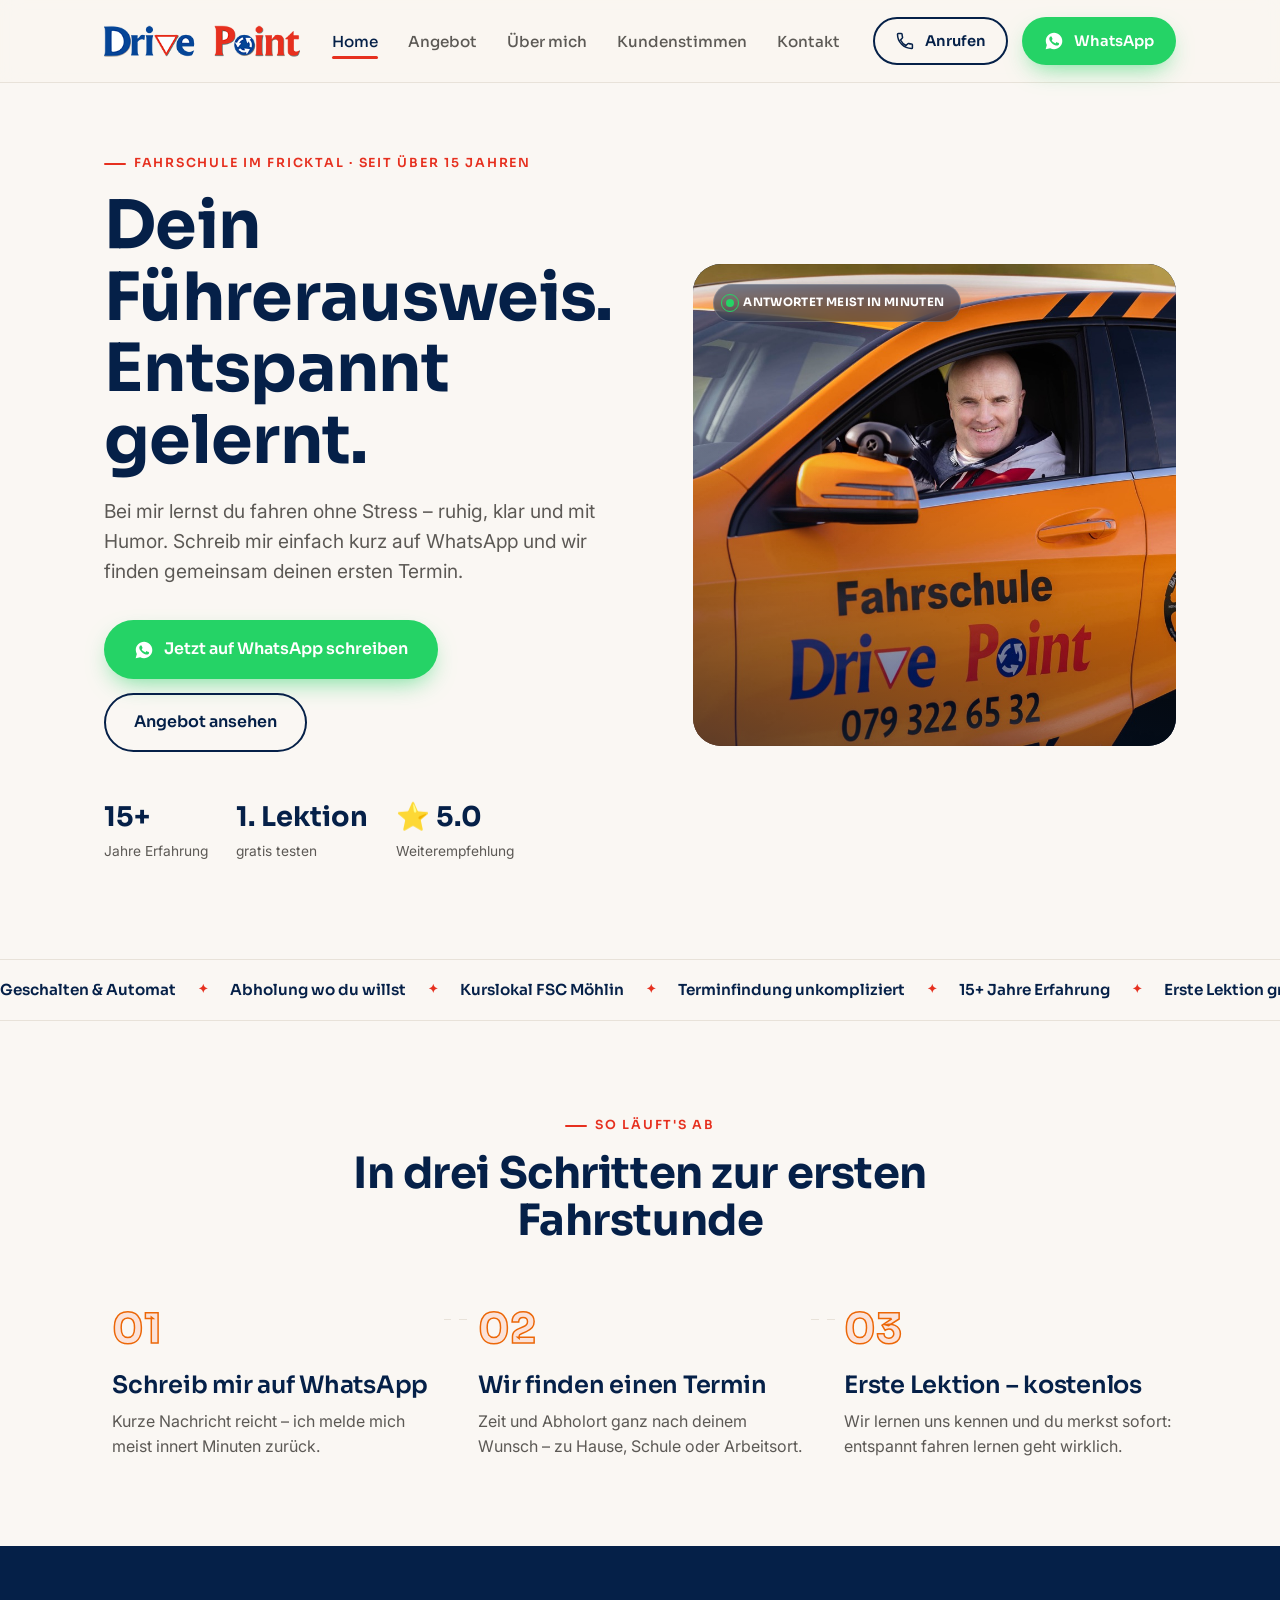
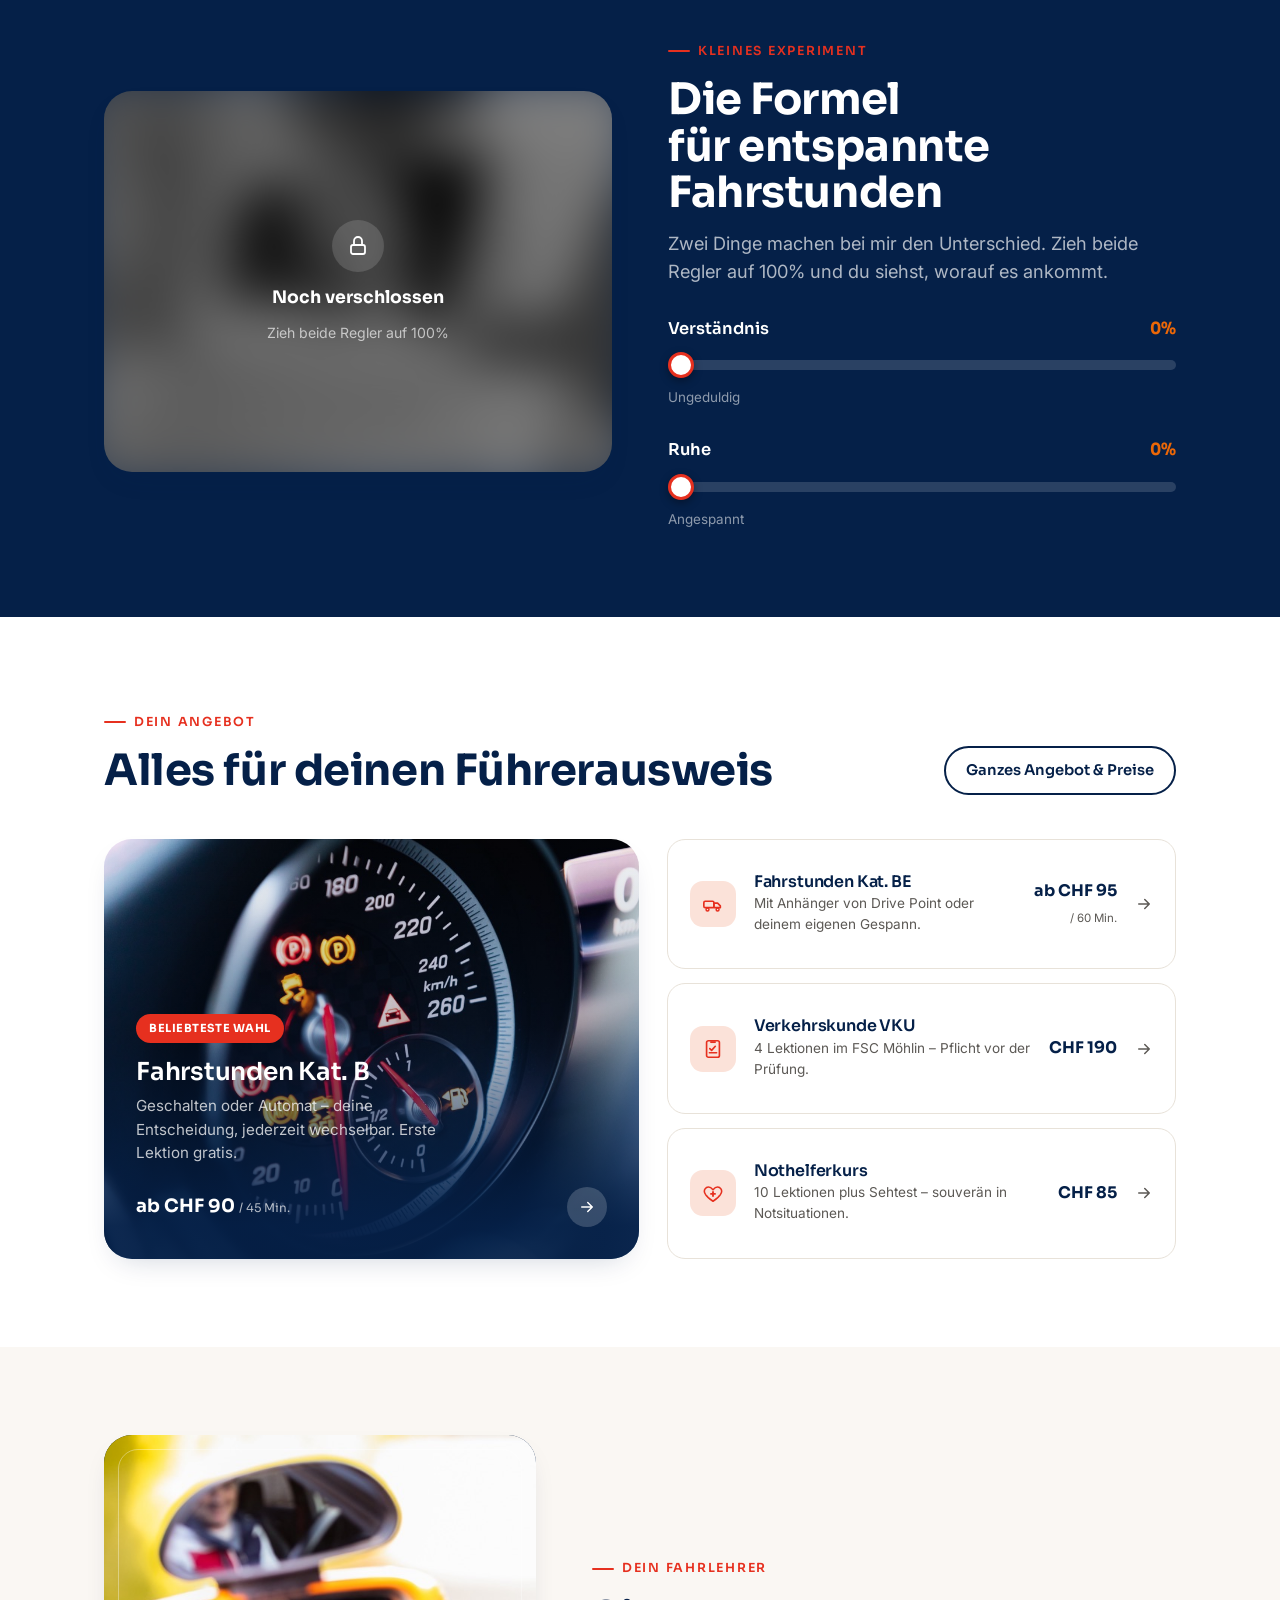
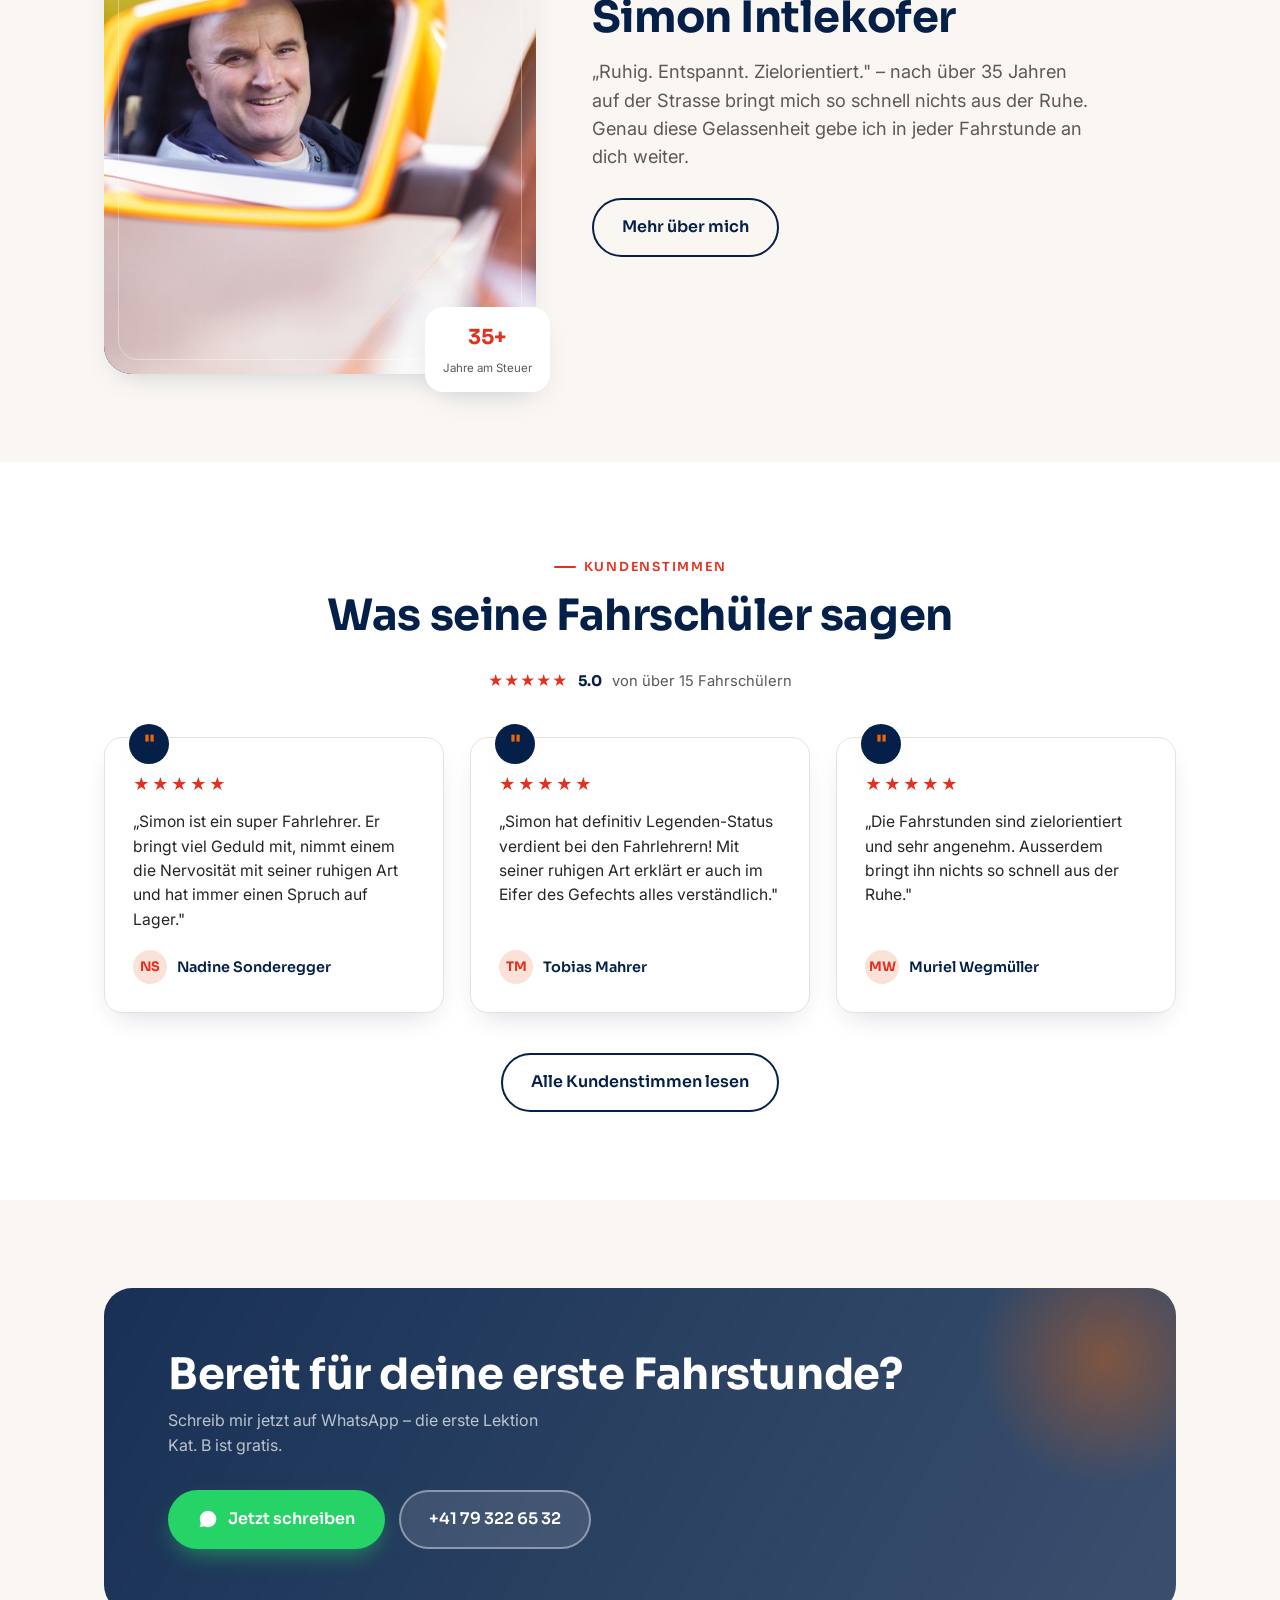
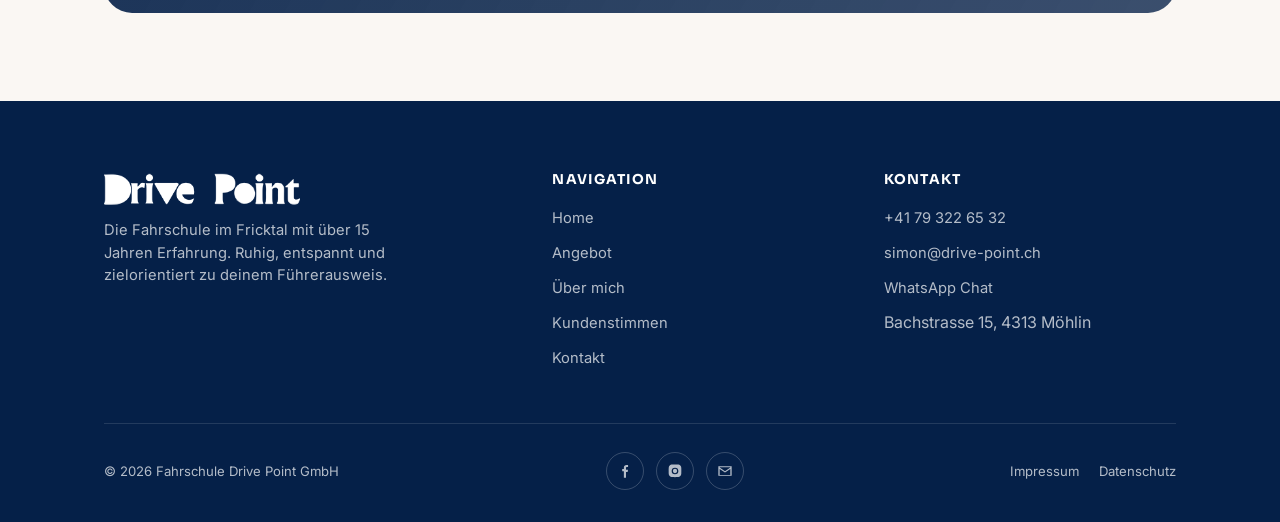
==== commit ddb78233: "Tweak copy on homepage steps and formula widget Switch step 2/3 to first-person plural voice, reorde" ====
--- a/index.html
+++ b/index.html
@@ -150,13 +150,13 @@
         </div>
         <div class="step reveal">
           <span class="num">02</span>
-          <h3>Ihr findet einen Termin</h3>
-          <p class="desc" style="color:var(--ink-soft); margin-top:10px;">Abholort und Zeit ganz nach deinem Wunsch – zu Hause, Schule oder Arbeitsort.</p>
+          <h3>Wir finden einen Termin</h3>
+          <p class="desc" style="color:var(--ink-soft); margin-top:10px;">Zeit und Abholort ganz nach deinem Wunsch – zu Hause, Schule oder Arbeitsort.</p>
         </div>
         <div class="step reveal">
           <span class="num">03</span>
           <h3>Erste Lektion – kostenlos</h3>
-          <p class="desc" style="color:var(--ink-soft); margin-top:10px;">Ihr lernt euch kennen und du merkst sofort: entspannt fahren lernen geht wirklich.</p>
+          <p class="desc" style="color:var(--ink-soft); margin-top:10px;">Wir lernen uns kennen und du merkst sofort: entspannt fahren lernen geht wirklich.</p>
         </div>
       </div>
     </div>
@@ -173,7 +173,7 @@
               <svg viewBox="0 0 24 24" fill="none"><rect x="5" y="11" width="14" height="9" rx="2" stroke="currentColor" stroke-width="1.8"/><path d="M8 11V7a4 4 0 0 1 8 0v4" stroke="currentColor" stroke-width="1.8"/></svg>
             </span>
             <strong>Noch verschlossen</strong>
-            <span>Zieh beide Regler auf 100 %</span>
+            <span>Zieh beide Regler auf 100%</span>
           </div>
           <div class="formula-reveal">
             <strong>Das ist Drive Point.</strong>
@@ -184,8 +184,8 @@
 
         <div class="formula-controls">
           <p class="eyebrow">Kleines Experiment</p>
-          <h2>Die Formel für entspannte Fahrstunden</h2>
-          <p class="lede" style="margin-top:12px;">Zwei Dinge machen bei mir den Unterschied. Zieh beide Regler auf 100 % und du siehst, worauf es ankommt.</p>
+          <h2>Die Formel<br>für entspannte<br>Fahrstunden</h2>
+          <p class="lede" style="margin-top:12px;">Zwei Dinge machen bei mir den Unterschied. Zieh beide Regler auf 100% und du siehst, worauf es ankommt.</p>
 
           <div class="slider-group">
             <div class="slider-head"><span class="slider-label">Verständnis</span><span class="slider-value" data-value-for="verstaendnis">0%</span></div>
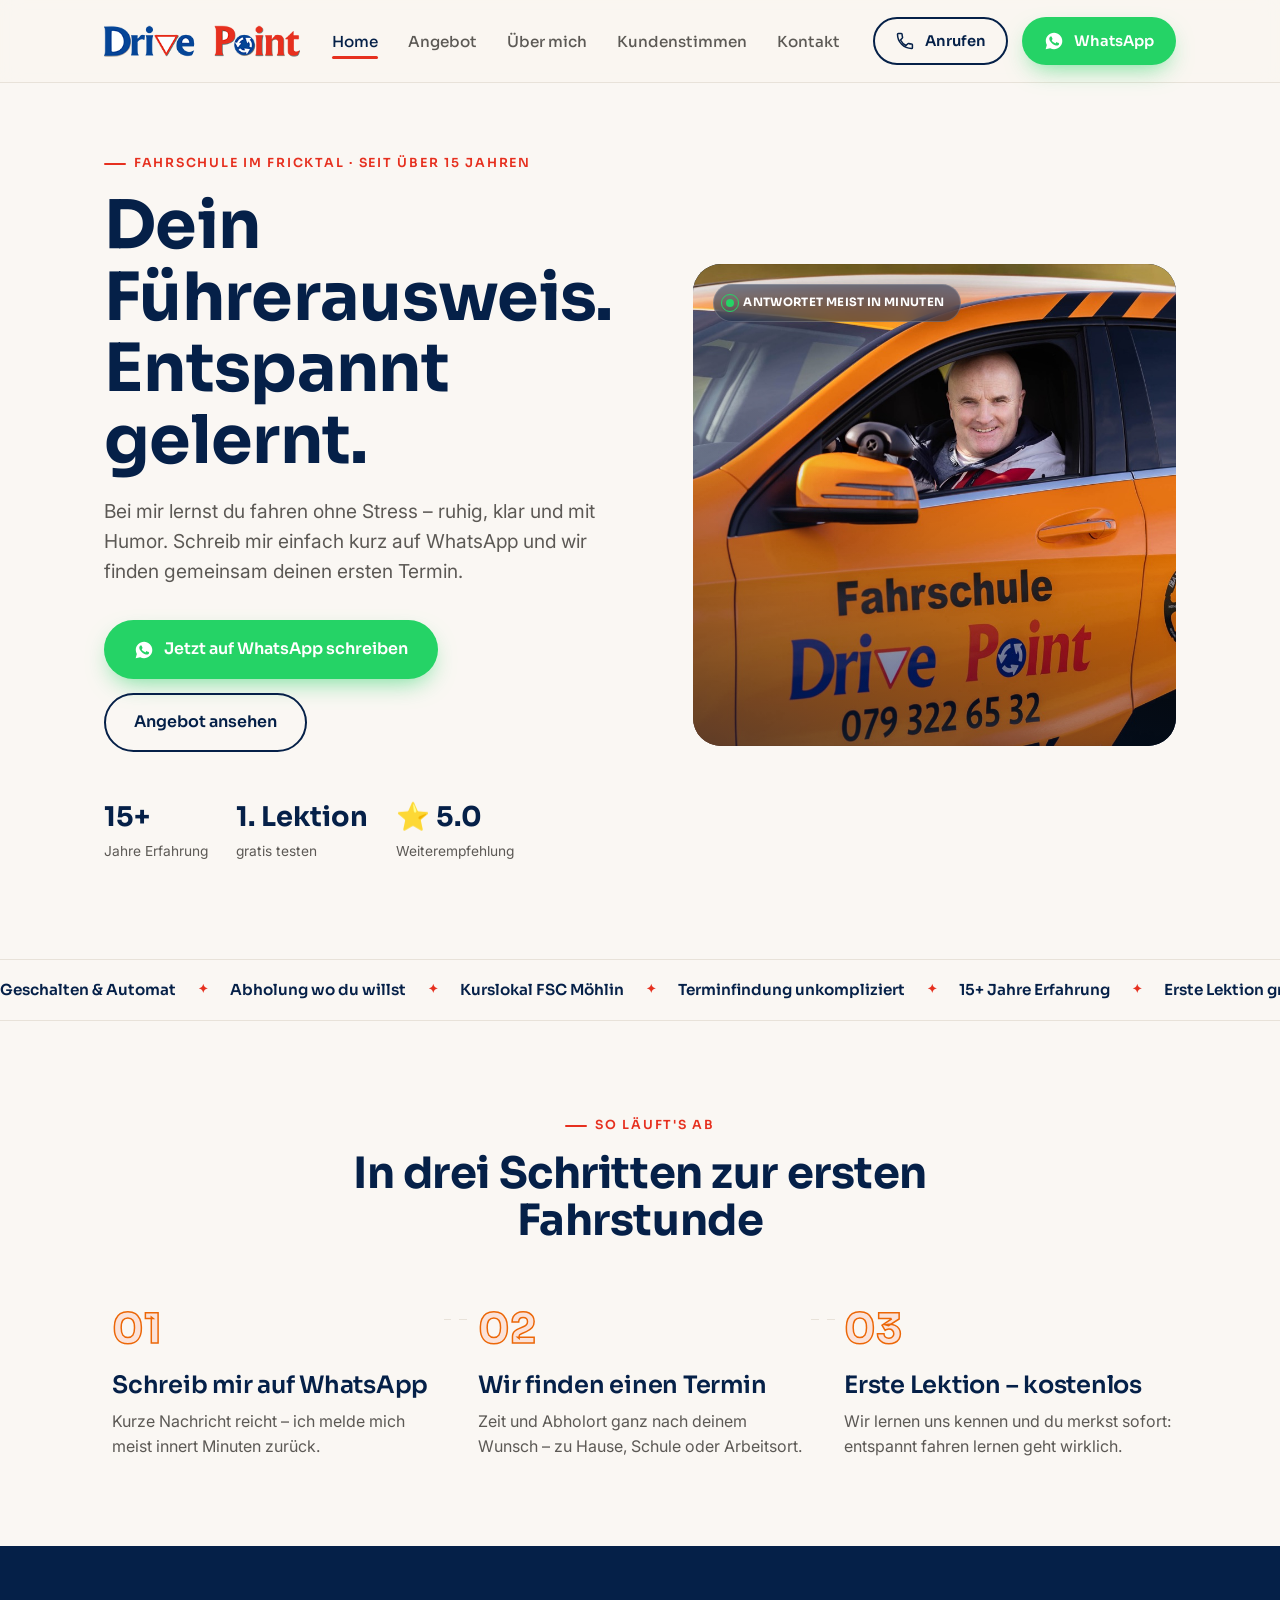
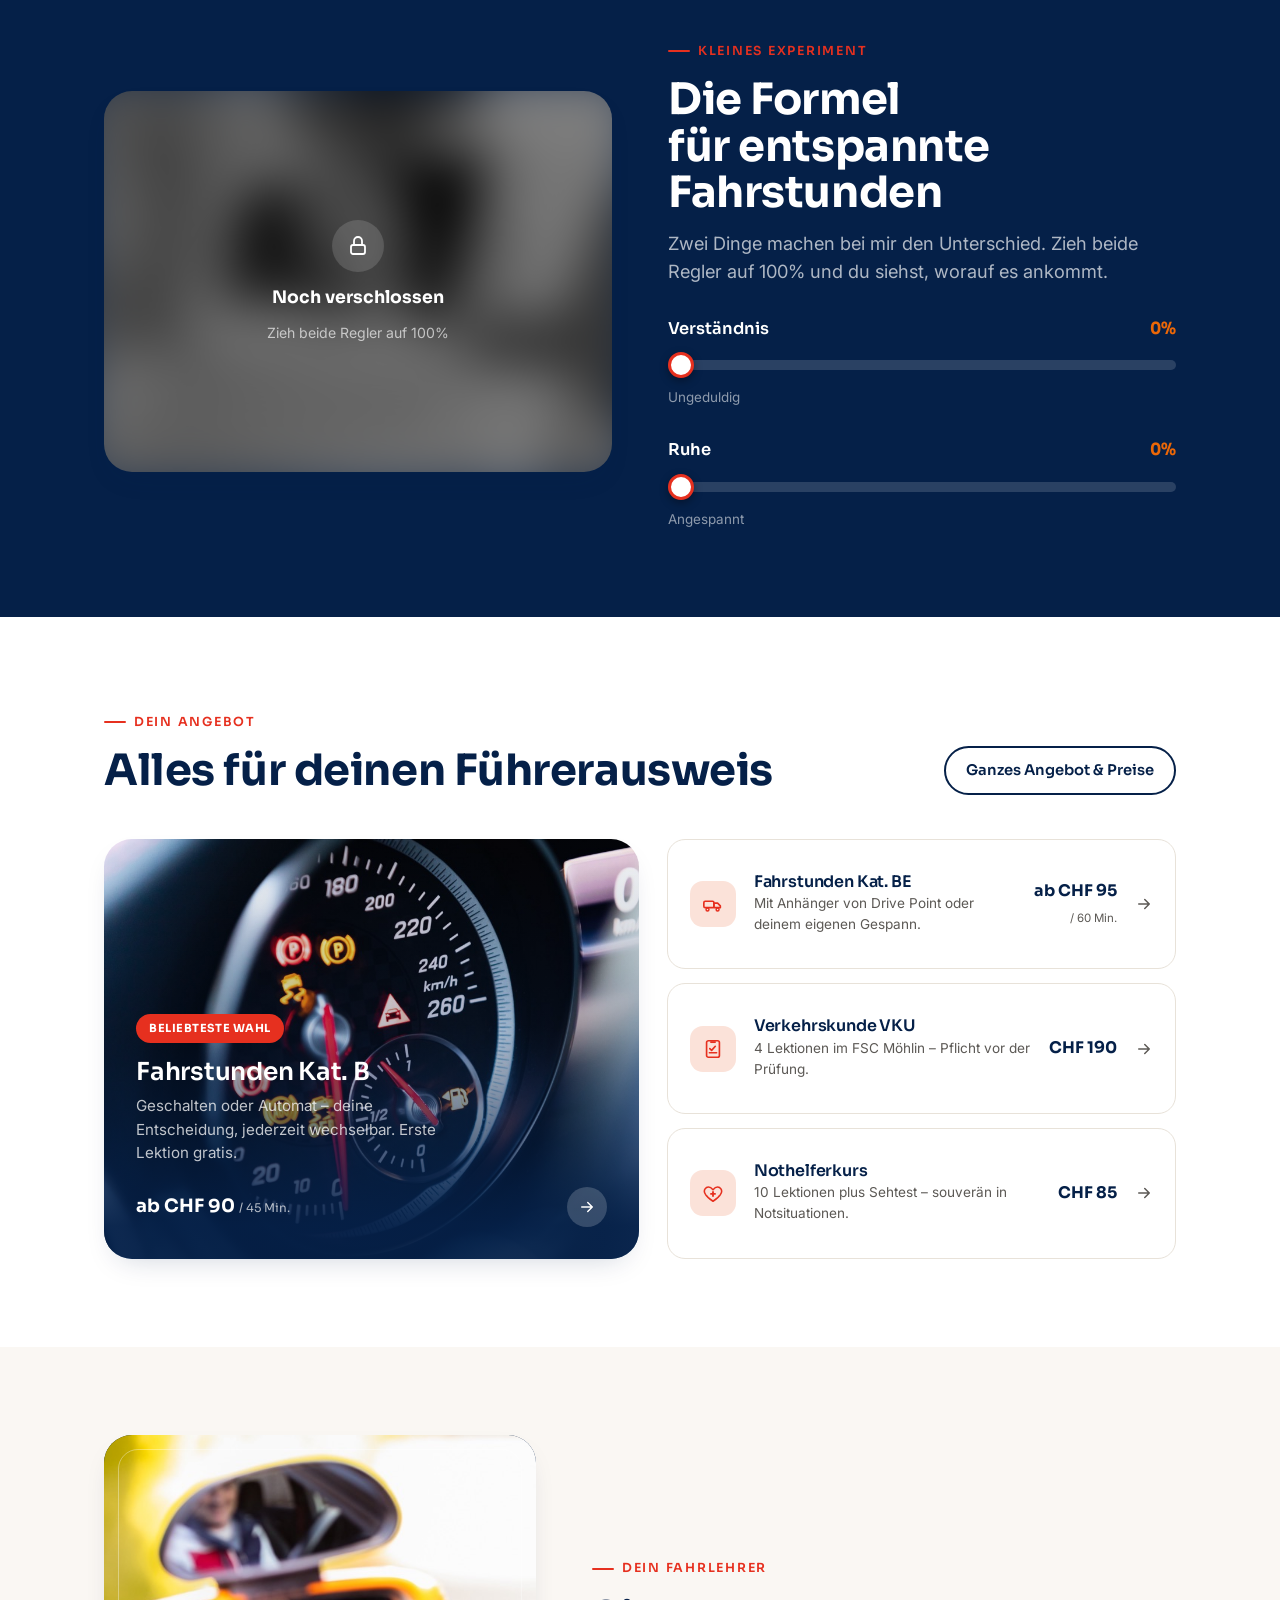
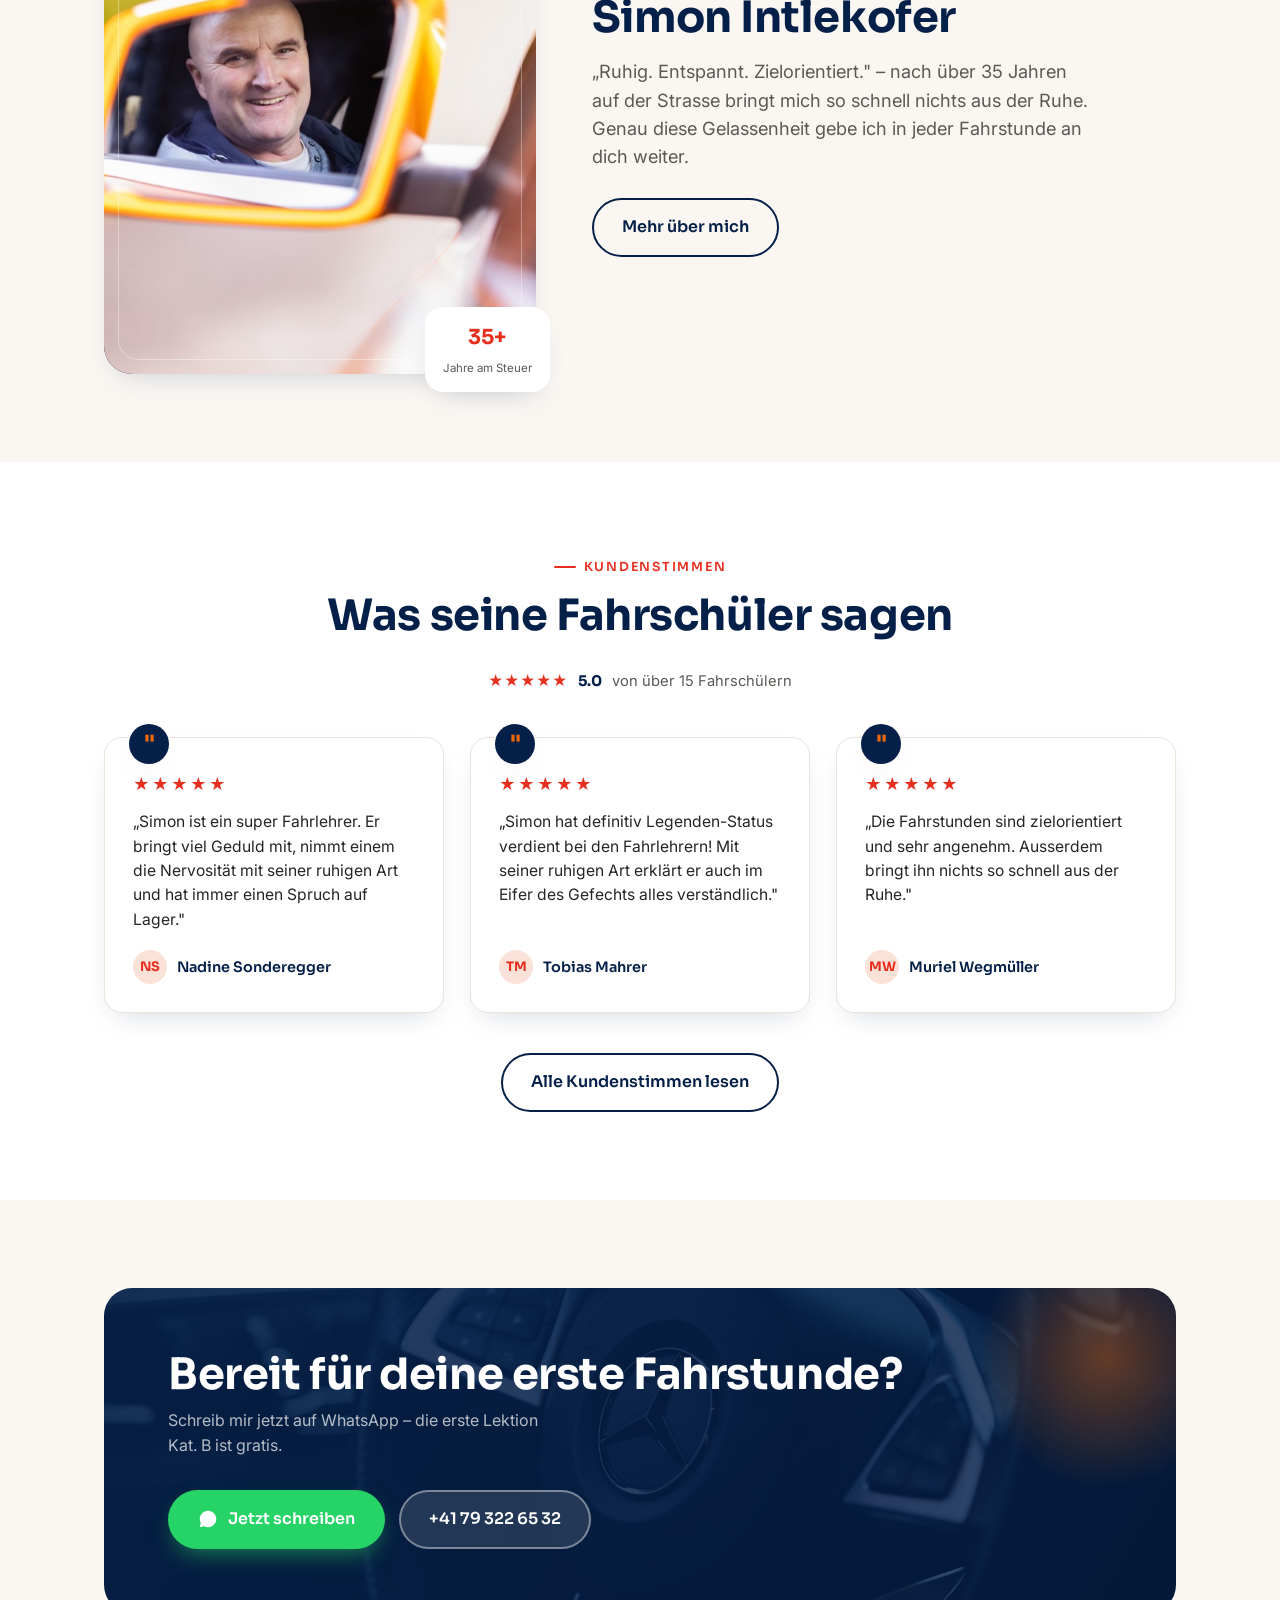
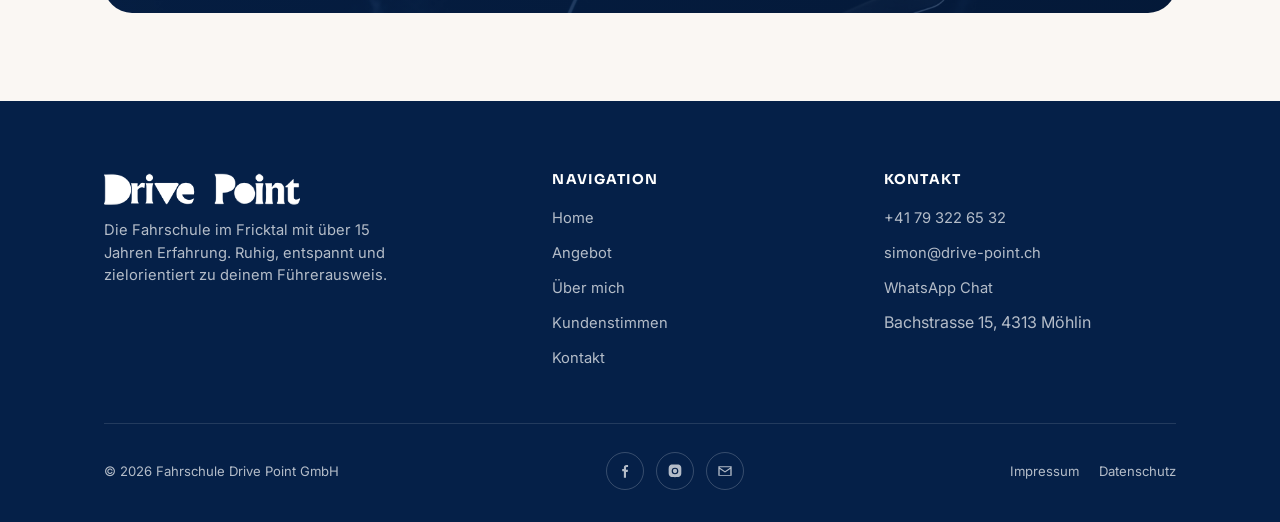
==== commit 2b6f8a73: "Fix broken CTA background images on Home and Angebot The --cta-photo custom property's url() was wri" ====
--- a/index.html
+++ b/index.html
@@ -337,7 +337,7 @@
   <!-- FINAL CTA -->
   <section>
     <div class="container">
-      <div class="cta-banner photo reveal" style="--cta-photo:url('assets/img/steering-wheel.jpg');">
+      <div class="cta-banner photo reveal" style="--cta-photo:url('../assets/img/steering-wheel.jpg');">
         <div>
           <h2>Bereit für deine erste Fahrstunde?</h2>
           <p>Schreib mir jetzt auf WhatsApp – die erste Lektion Kat. B ist gratis.</p>
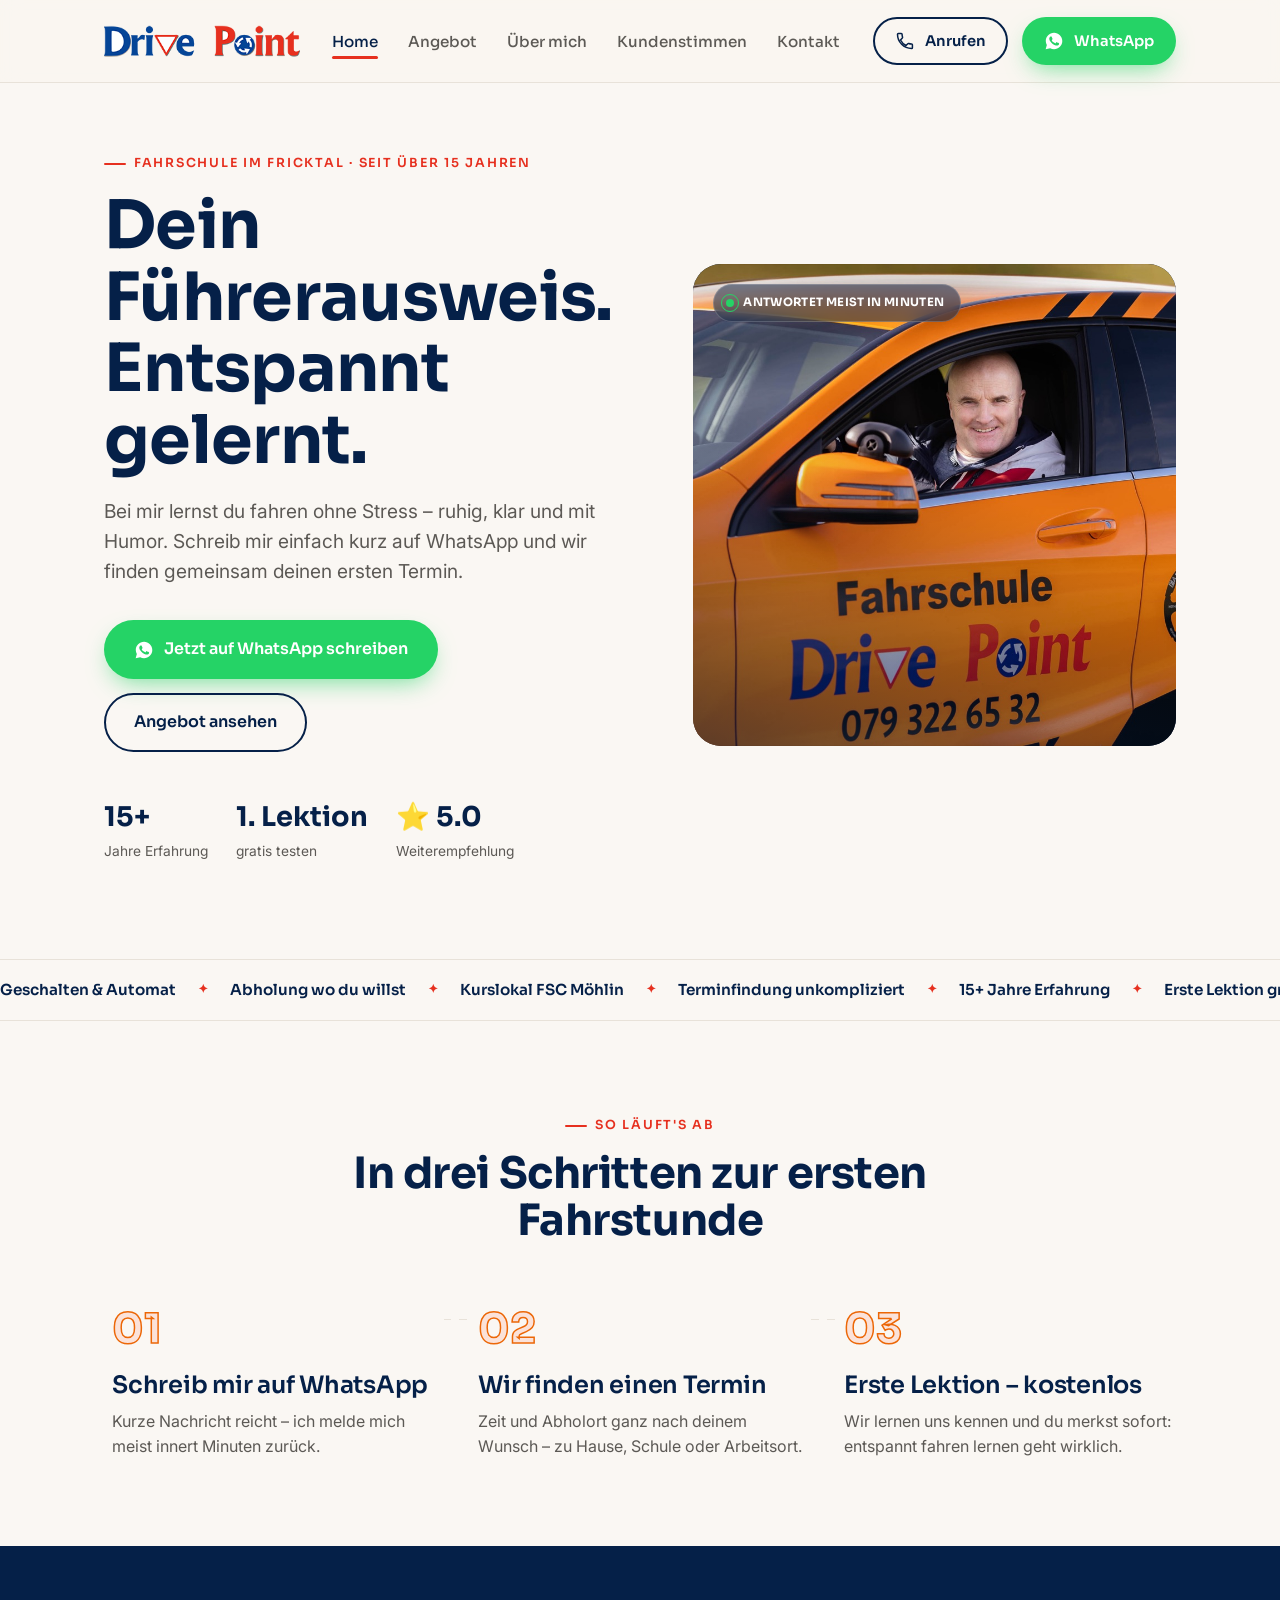
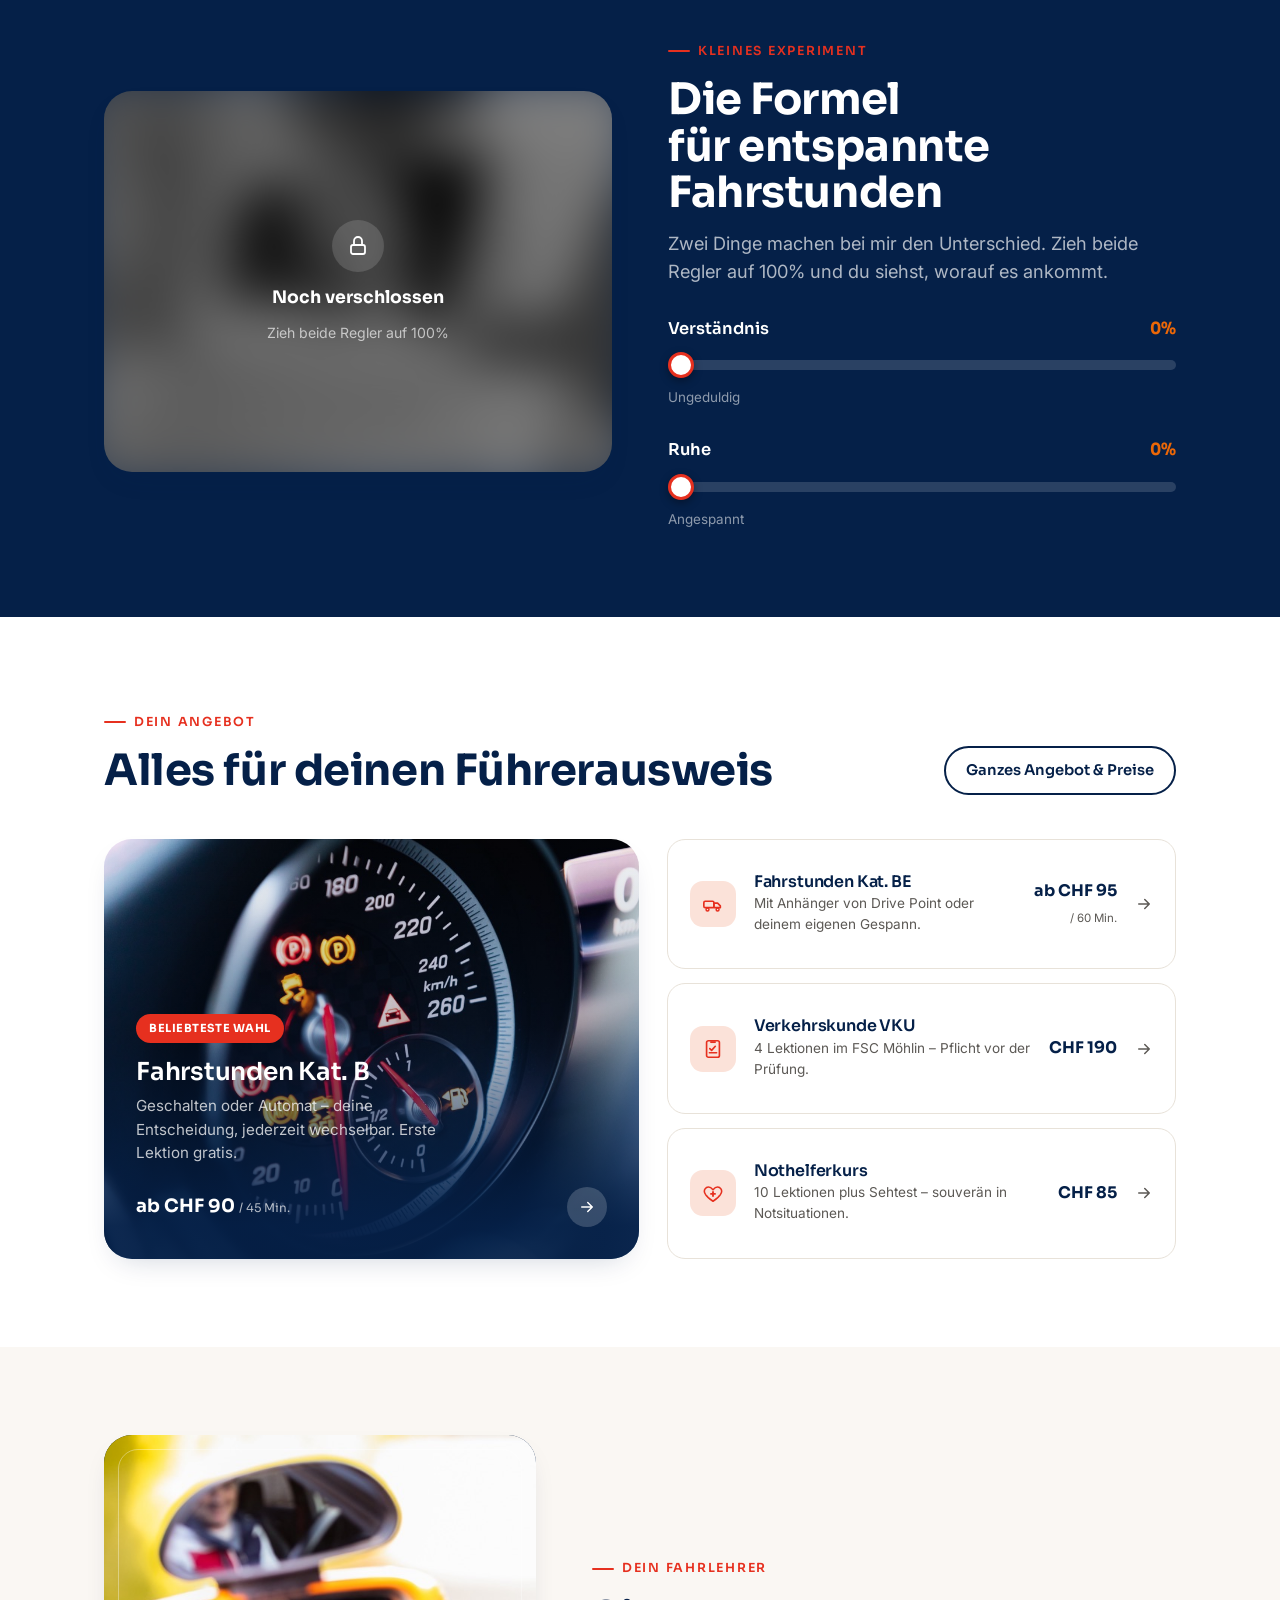
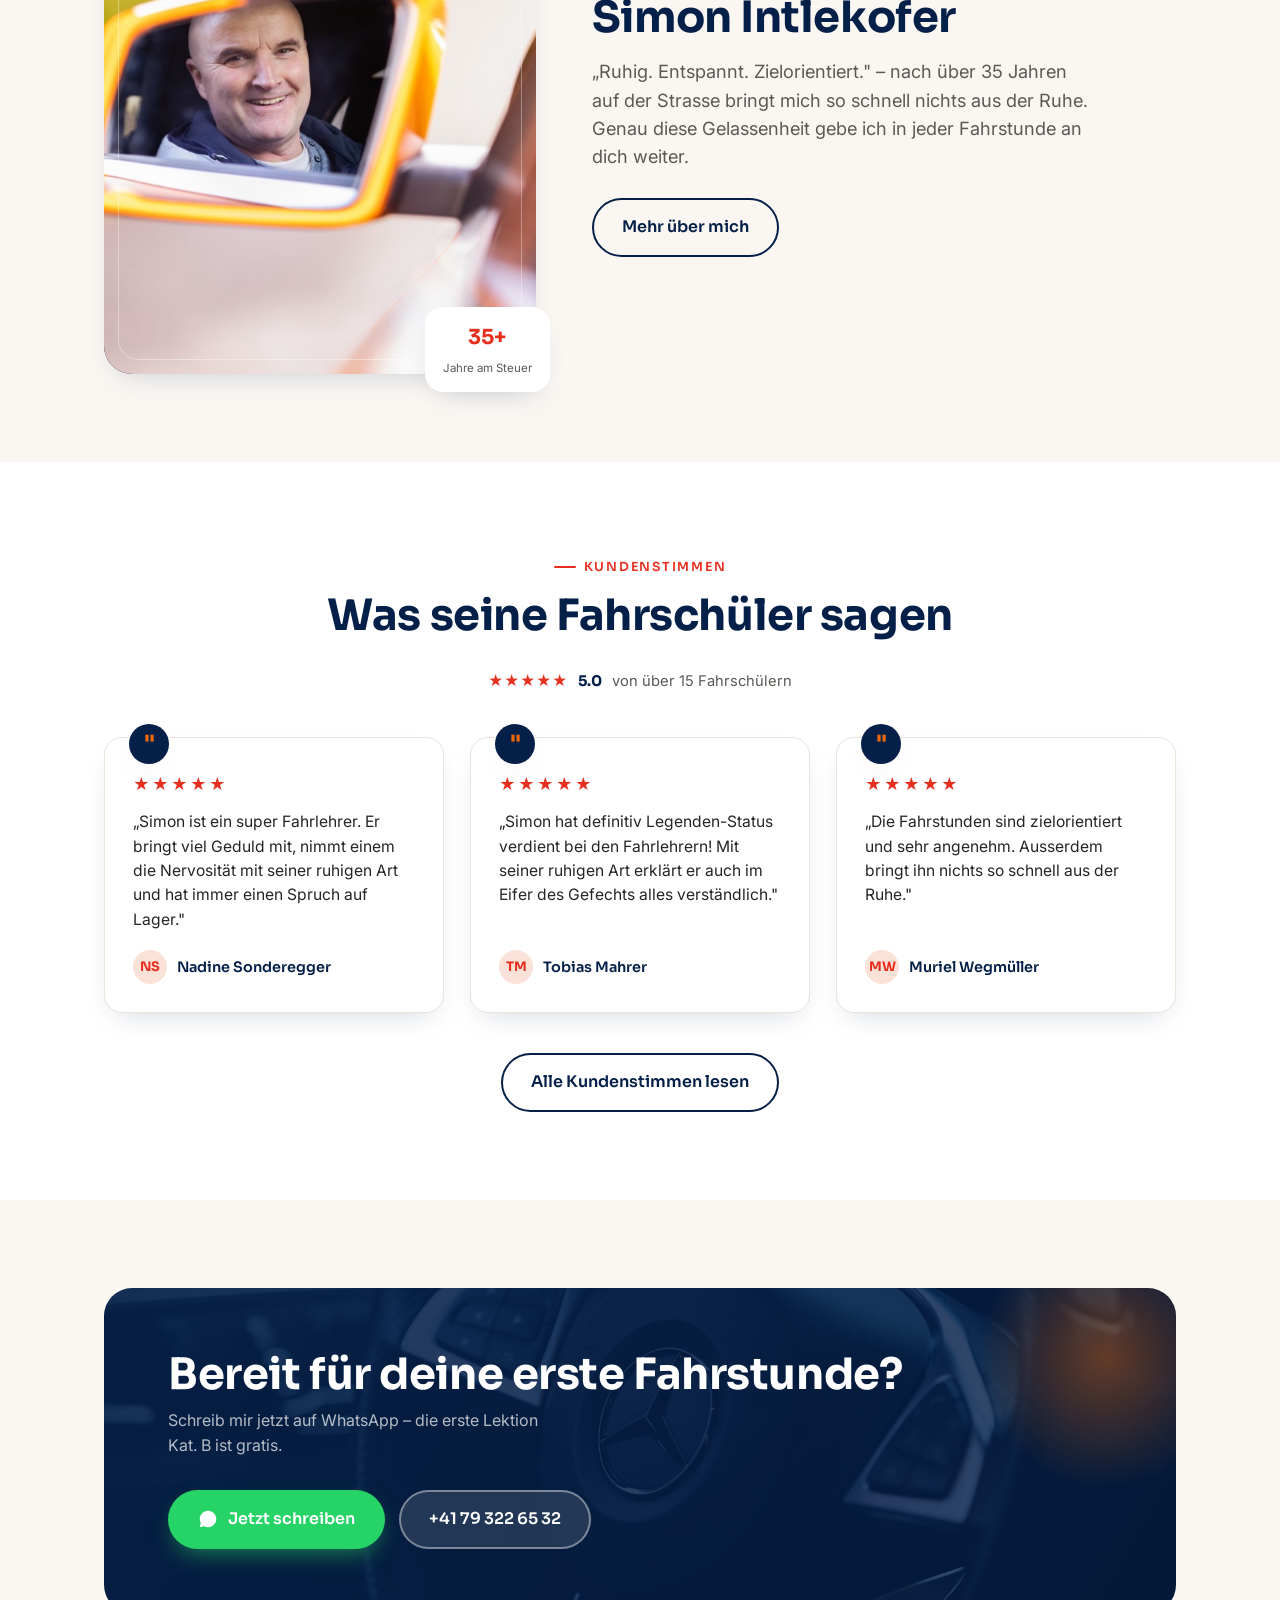
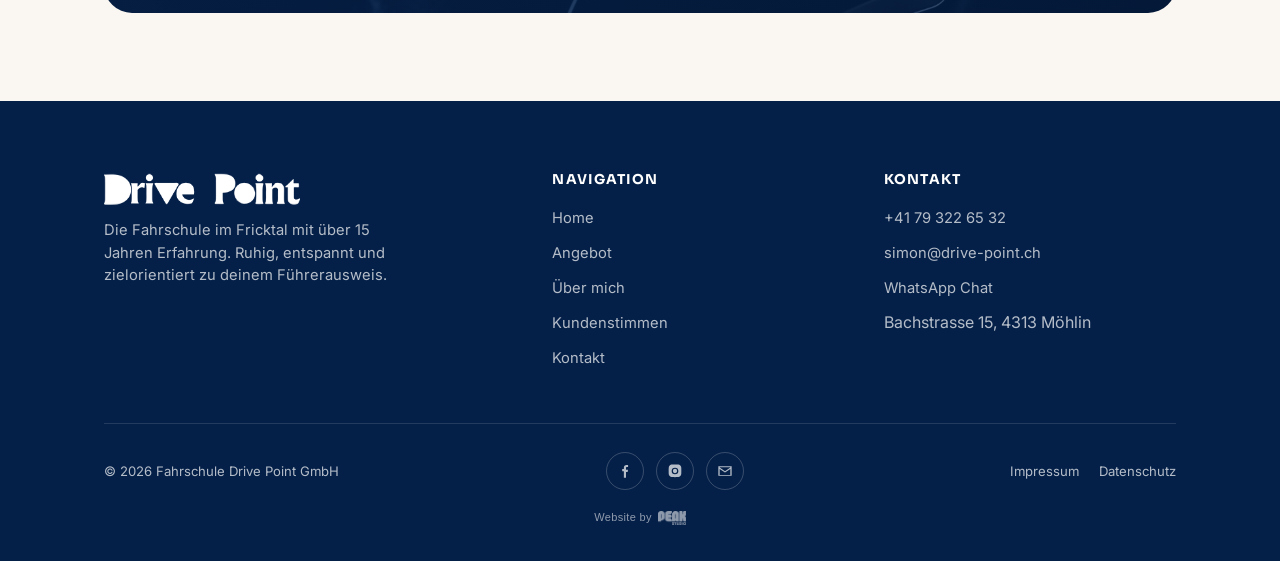
==== commit e94bcded: "Add Peak Studio footer credit badge Small "Website by Peak Studio" link at the bottom of every page'" ====
--- a/index.html
+++ b/index.html
@@ -25,7 +25,7 @@
 <link rel="preconnect" href="https://fonts.googleapis.com">
 <link rel="preconnect" href="https://fonts.gstatic.com" crossorigin>
 <link href="https://fonts.googleapis.com/css2?family=Sora:wght@500;600;700;800&family=Inter:wght@400;500;600&display=swap" rel="stylesheet">
-<link rel="stylesheet" href="css/style.css?v=8">
+<link rel="stylesheet" href="css/style.css?v=13">
 <script type="application/ld+json">
 {
   "@context": "https://schema.org",
@@ -396,6 +396,12 @@
         <a href="datenschutz.html">Datenschutz</a>
       </div>
     </div>
+    <div class="peak-badge peak-badge--dark">
+      <a href="https://peak-studio.ch" target="_blank" rel="noopener">
+        Website by
+        <img src="[data-uri]" alt="peak studio" class="peak-badge__logo">
+      </a>
+    </div>
   </div>
 </footer>
 
--- a/css/style.css
+++ b/css/style.css
@@ -150,7 +150,7 @@
 }
 .btn-ghost-light:hover { background: rgba(255,255,255,0.22); transform: translateY(-2px); }
 
-.btn-block { width: 100%; }
+.btn-block { display: flex; width: 100%; }
 .btn-sm { padding: 11px 20px; font-size: 0.92rem; }
 
 .btn-row { display: flex; flex-wrap: wrap; gap: 14px; align-items: center; }
@@ -249,7 +249,8 @@
     border-bottom: 1px solid var(--line);
     box-shadow: var(--shadow-card);
   }
-  body.nav-open .nav-links a { padding: 12px 4px; border-bottom: 1px solid var(--line); }
+  body.nav-open .nav-links a { padding: 12px 4px; border-bottom: 1px solid var(--line); font-weight: 600; }
+  body.nav-open .nav-links a[aria-current="page"]::after { display: none; }
 }
 
 @media (max-width: 420px) {
@@ -736,6 +737,7 @@
 }
 .price-card ul li svg { width: 18px; height: 18px; color: var(--whatsapp); flex-shrink: 0; margin-top: 2px; }
 .price-card .note { font-size: 0.85rem; color: var(--ink-soft); margin-top: 14px; }
+.price-card .btn-block { margin-top: 22px; }
 
 .detail-photos {
   display: grid;
@@ -968,6 +970,25 @@
 }
 .footer-socials svg { width: 16px; height: 16px; }
 .footer-socials a:hover { background: var(--orange-600); border-color: var(--orange-600); }
+
+.peak-badge {
+  text-align: center;
+  padding: 14px 0 0;
+  font-family: -apple-system, BlinkMacSystemFont, "Segoe UI", Roboto, Arial, sans-serif;
+}
+.peak-badge a {
+  display: inline-flex;
+  align-items: center;
+  gap: 6px;
+  font-size: 11px;
+  letter-spacing: 0.03em;
+  text-decoration: none;
+  color: #fff;
+  opacity: 0.55;
+  transition: opacity 0.2s ease;
+}
+.peak-badge a:hover { opacity: 1; }
+.peak-badge__logo { height: 14px; width: auto; display: inline-block; vertical-align: middle; }
 
 /* ---------------------------------- Utilities ---------------------------------- */
 
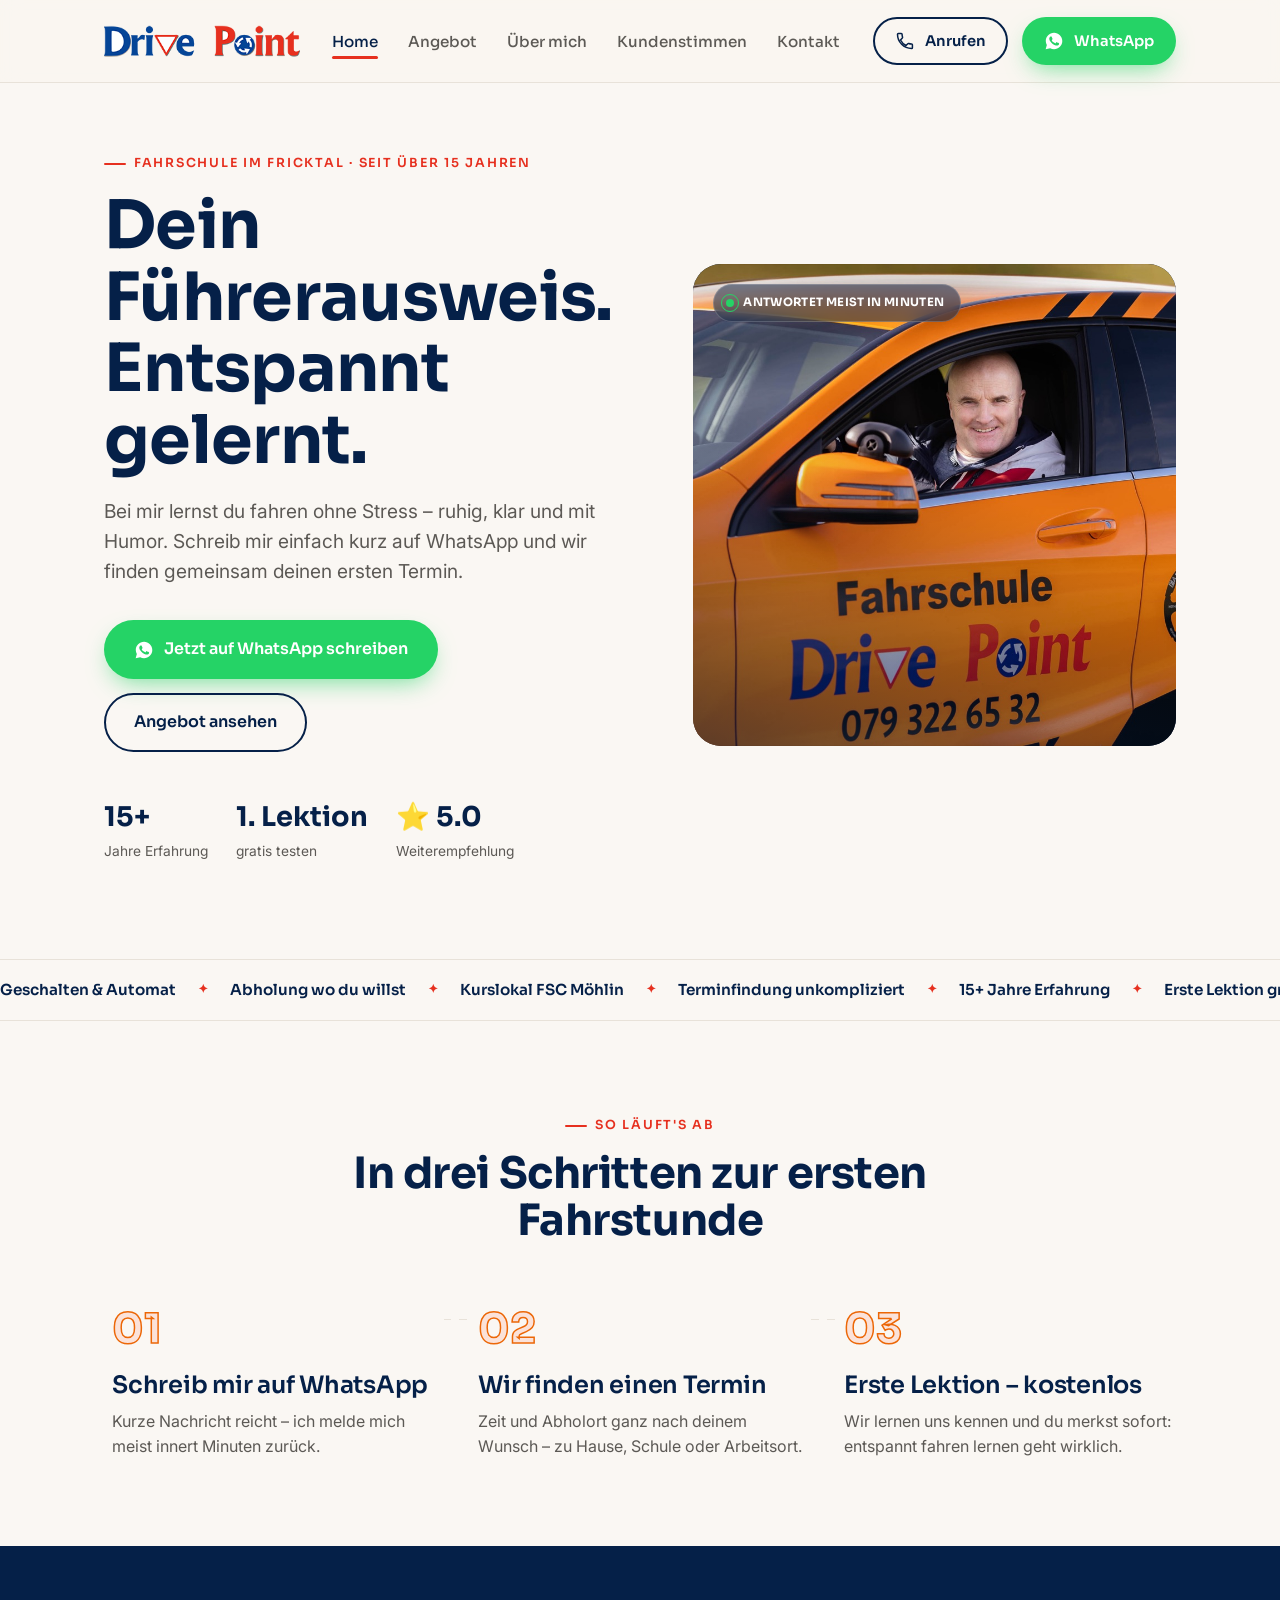
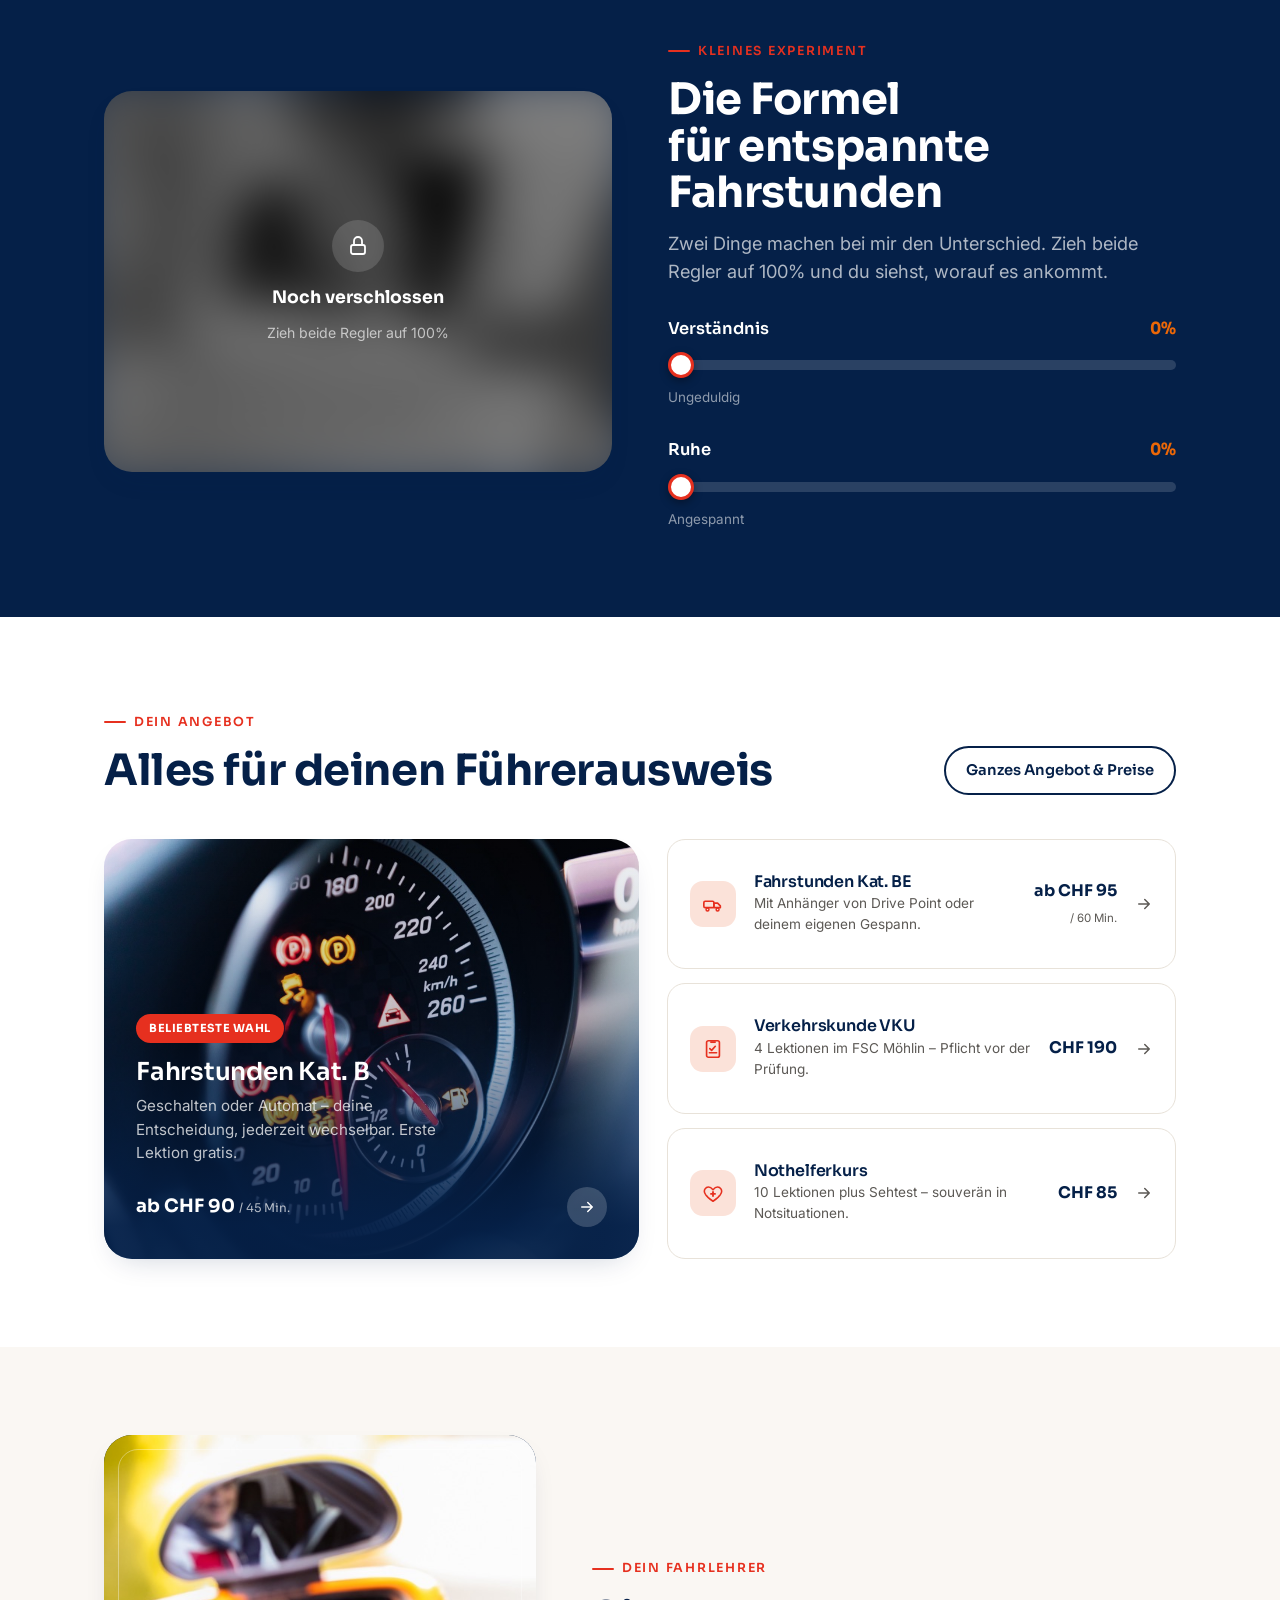
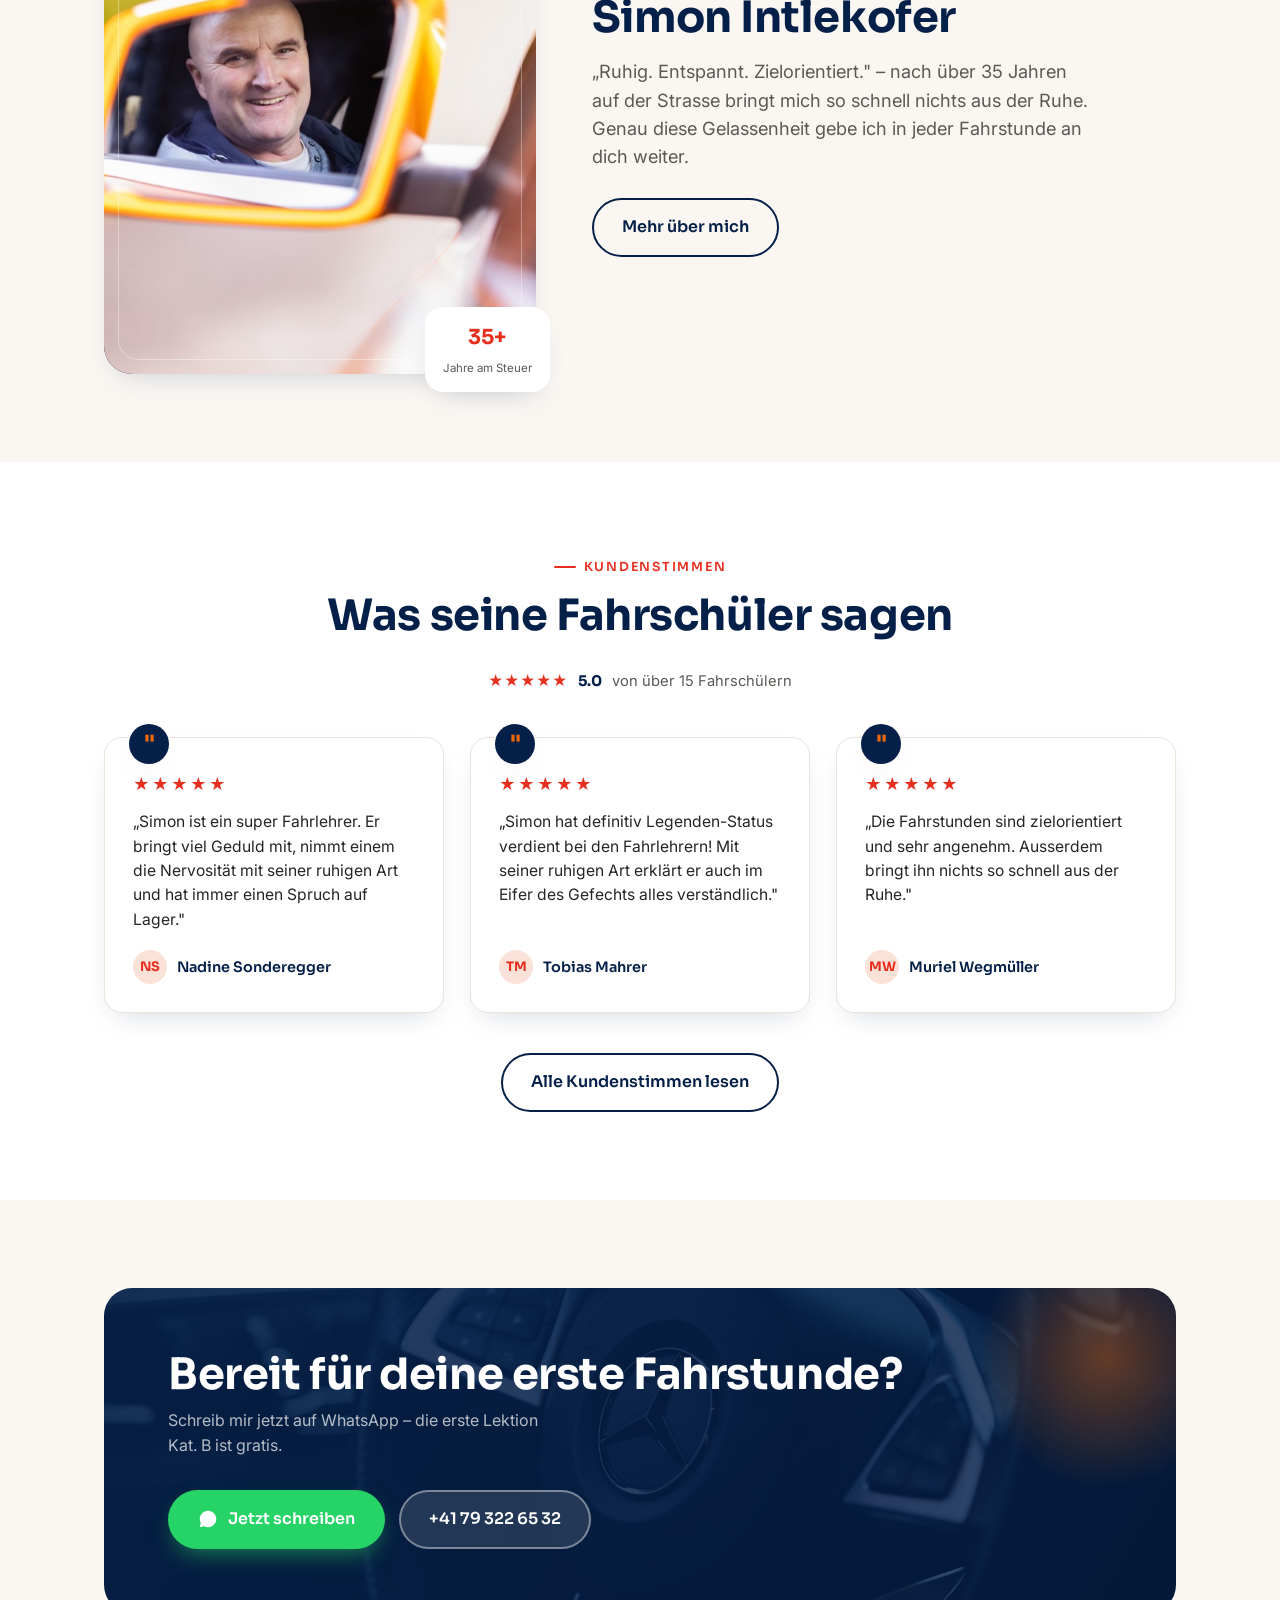
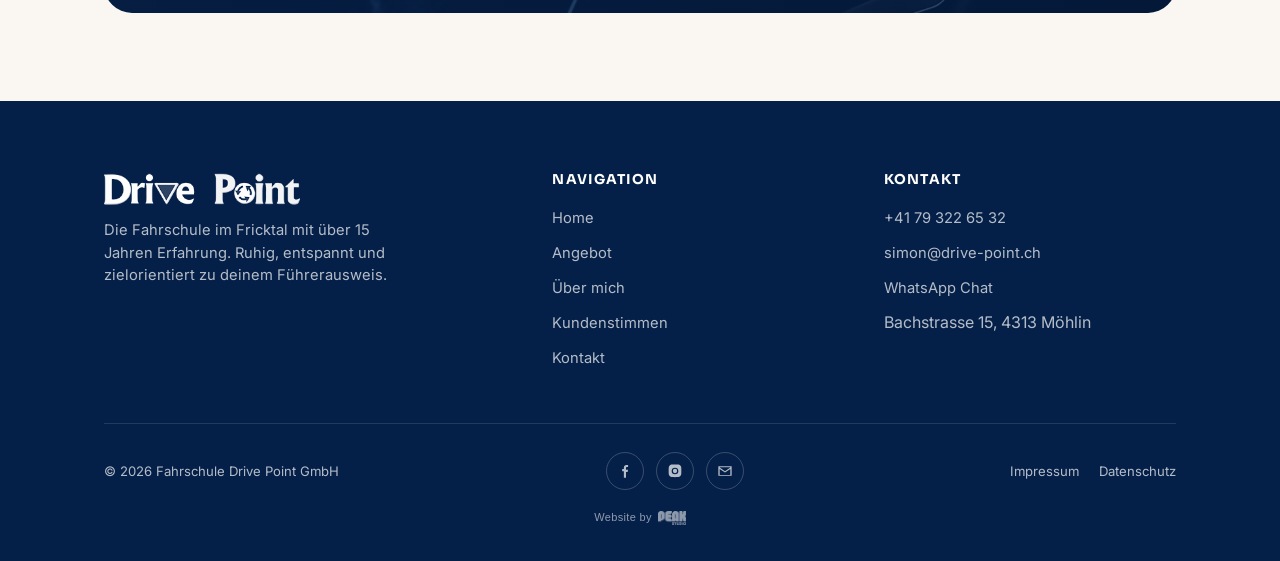
==== commit 0d4f9689: "Fix hollow letter counters in white footer logo The footer logo used filter: brightness(0) invert(1)" ====
--- a/index.html
+++ b/index.html
@@ -25,7 +25,7 @@
 <link rel="preconnect" href="https://fonts.googleapis.com">
 <link rel="preconnect" href="https://fonts.gstatic.com" crossorigin>
 <link href="https://fonts.googleapis.com/css2?family=Sora:wght@500;600;700;800&family=Inter:wght@400;500;600&display=swap" rel="stylesheet">
-<link rel="stylesheet" href="css/style.css?v=13">
+<link rel="stylesheet" href="css/style.css?v=14">
 <script type="application/ld+json">
 {
   "@context": "https://schema.org",
@@ -360,7 +360,7 @@
     <div class="footer-grid">
       <div>
         <a href="index.html" class="logo">
-          <img src="assets/img/logo-drive-point.png" alt="Drive Point Fahrschule Logo" class="logo-img">
+          <img src="assets/img/logo-drive-point-white.png" alt="Drive Point Fahrschule Logo" class="logo-img">
         </a>
         <p>Die Fahrschule im Fricktal mit über 15 Jahren Erfahrung. Ruhig, entspannt und zielorientiert zu deinem Führerausweis.</p>
       </div>
--- a/css/style.css
+++ b/css/style.css
@@ -184,7 +184,6 @@
 }
 .logo .dot { color: var(--orange-600); }
 .logo-img { height: 32px; width: auto; display: block; }
-.footer-grid .logo-img { filter: brightness(0) invert(1); }
 
 .main-nav {
   display: flex;
